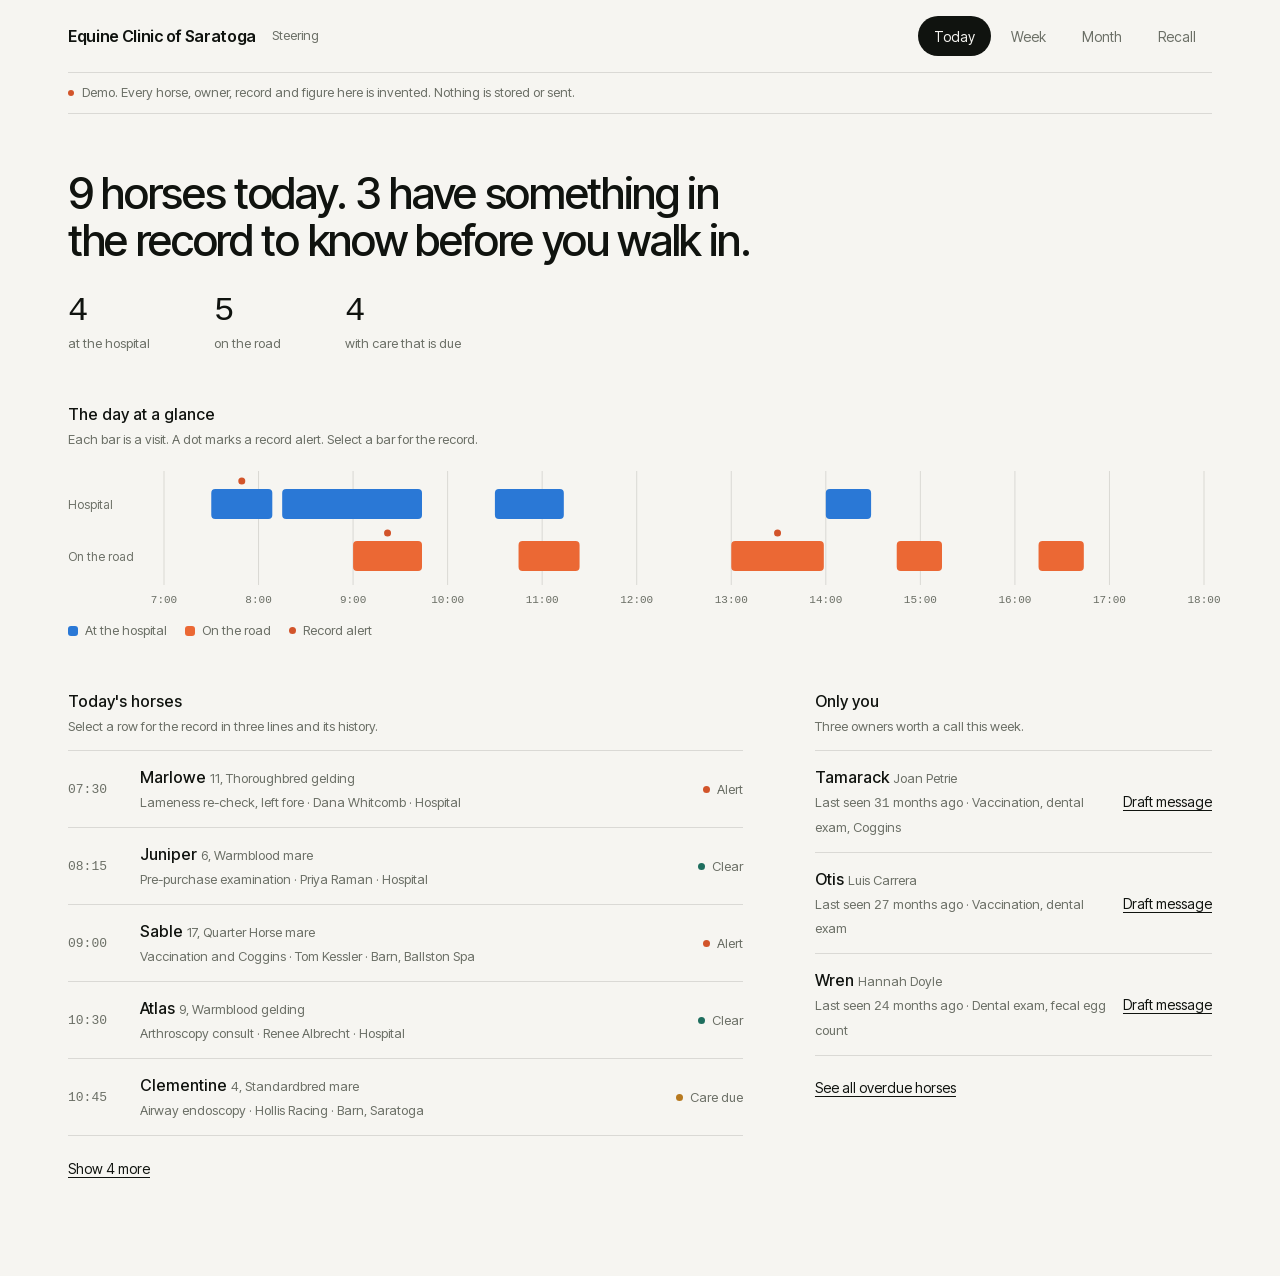
==== dashboard.html @ f6f17191 "Preview build" ====
<!doctype html>
<html lang="en">
<head>
<meta charset="utf-8">
<meta name="viewport" content="width=device-width, initial-scale=1, viewport-fit=cover">
<title>Steering: Equine Clinic of Saratoga (demo)</title>
<meta name="robots" content="noindex,nofollow">
<link rel="icon" href="data:image/svg+xml,%3Csvg xmlns='http://www.w3.org/2000/svg' viewBox='0 0 32 32'%3E%3Crect width='32' height='32' fill='%2310130F'/%3E%3Ccircle cx='16' cy='16' r='9' fill='none' stroke='%23D2542A' stroke-width='2'/%3E%3C/svg%3E">
<link rel="preload" as="font" type="font/woff2" href="assets/fonts/inter-tight.woff2" crossorigin>
<style>
/* A demo of an internal steering view. Every horse, owner, record and figure on
   this page is invented. Nothing is stored and nothing is sent. */
@font-face{font-family:"Inter Tight";font-weight:400 600;font-display:swap;src:url("assets/fonts/inter-tight.woff2") format("woff2")}
@font-face{font-family:"IBM Plex Mono";font-weight:400;font-display:swap;src:url("assets/fonts/plex-mono-400.woff2") format("woff2")}
:root{
  color-scheme:light;
  --bg:#F6F5F1; --ink:#10130F; --mute:#6B6F66; --line:rgba(16,19,15,.12); --field:rgba(16,19,15,.05);
  --signal:#D2542A; --ok:#1E6E5E; --warn:#B7791F;
  /* chart series, fixed order: 1 hospital, 2 on the road, then the revenue parts */
  --s1:#2a78d6; --s2:#eb6834; --s3:#1baf7a; --s4:#eda100; --s5:#e87ba4;
  --f:"Inter Tight",-apple-system,"Segoe UI",sans-serif; --m:"IBM Plex Mono",ui-monospace,Menlo,monospace;
}
@media (prefers-color-scheme:dark){:root{
  color-scheme:dark;
  --bg:#141714; --ink:#F1F0EA; --mute:#A3A79D; --line:rgba(246,245,241,.16); --field:rgba(246,245,241,.07);
  --signal:#E8703F; --ok:#5FC0A0; --warn:#E0A84A;
  --s1:#3987e5; --s2:#d95926; --s3:#199e70; --s4:#c98500; --s5:#d55181;
}}
*{box-sizing:border-box}
body{margin:0;background:var(--bg);color:var(--ink);font-family:var(--f);font-size:16px;line-height:1.5;-webkit-font-smoothing:antialiased}
button{font:inherit;color:inherit;background:none;border:0;padding:0;cursor:pointer}
:focus-visible{outline:2px solid var(--signal);outline-offset:3px;border-radius:3px}
.wrap{max-width:1240px;margin-inline:auto;padding-inline:clamp(16px,4vw,48px)}
.small{font-size:13px;color:var(--mute)}
.num{font-family:var(--m);font-variant-numeric:tabular-nums}

.top{display:flex;align-items:center;gap:16px;padding-block:16px;border-bottom:1px solid var(--line);flex-wrap:wrap}
.top b{font-weight:600;letter-spacing:-.02em}
.views{display:flex;gap:4px;margin-left:auto}
.views button{padding:9px 16px;border-radius:999px;font-size:14px;color:var(--mute);min-height:40px}
.views button[aria-selected="true"]{background:var(--ink);color:var(--bg)}
.views button:active,.act:active,.link:active{transform:scale(.97)}
.demo{padding-block:10px;border-bottom:1px solid var(--line);margin:0}
.demo i{display:inline-block;width:6px;height:6px;border-radius:50%;background:var(--signal);margin-right:8px;vertical-align:1px}

.lead{font-size:clamp(26px,3.6vw,44px);font-weight:500;letter-spacing:-.03em;line-height:1.08;margin:clamp(28px,5vw,56px) 0 0;max-width:26ch;text-wrap:balance}
.kpis{display:flex;gap:clamp(24px,5vw,64px);margin-top:28px;flex-wrap:wrap}
.kpis div b{display:block;font-size:34px;font-weight:500;letter-spacing:-.03em;line-height:1.1}
.block{margin-top:48px}
.cols{display:grid;grid-template-columns:minmax(0,1fr);gap:48px;margin-block:48px 72px}
.two > div + div{margin-top:48px}
@media (min-width:1100px){
  .cols{grid-template-columns:minmax(0,1.7fr) minmax(0,1fr);gap:72px}
  .two{display:grid;grid-template-columns:minmax(0,1fr) minmax(0,1fr);gap:72px}
  .two > div + div{margin-top:0}
}
h2{font-size:16px;font-weight:500;margin:0 0 4px}
.sec-note{margin:0 0 14px}
.end{margin-bottom:72px}

/* charts */
.chart{position:relative;width:100%}
.chart svg{display:block;width:100%;height:auto;overflow:visible}
.chart text{font-family:var(--f);font-size:12px;fill:var(--mute)}
.chart text.v{fill:var(--ink)}
.chart text.mono{font-family:var(--m);font-size:11px}
.chart .grid{stroke:var(--line);stroke-width:1}
.chart .hit{cursor:pointer}
.chart .hit:hover,.chart .hit:focus{opacity:.78;outline:none}
.legend{display:flex;gap:18px;flex-wrap:wrap;margin-top:10px}
.legend i{display:inline-block;width:10px;height:10px;border-radius:3px;margin-right:7px;vertical-align:-1px}
.tip{position:fixed;z-index:40;pointer-events:none;background:var(--ink);color:var(--bg);font-size:13px;line-height:1.4;padding:8px 12px;border-radius:8px;max-width:260px;opacity:0;transition:opacity .12s;left:0;top:0}
.tip.on{opacity:1}
details.tbl{margin-top:12px}
details.tbl summary{cursor:pointer;font-size:13px;color:var(--mute);min-height:32px}
details.tbl table{border-collapse:collapse;margin-top:8px;font-size:13px}
details.tbl td,details.tbl th{padding:6px 18px 6px 0;text-align:left;font-weight:400;border-bottom:1px solid var(--line)}
details.tbl th{color:var(--mute)}

/* rows */
.rows{list-style:none;margin:0;padding:0;border-top:1px solid var(--line)}
.rows > li{border-bottom:1px solid var(--line)}
.row{display:grid;grid-template-columns:56px minmax(0,1fr) auto;gap:16px;align-items:center;width:100%;text-align:left;padding:14px 0;min-height:48px}
.row.two-col{grid-template-columns:minmax(0,1fr) auto}
.row .who b{font-weight:500}
.row .flag{font-size:13px;color:var(--mute);white-space:nowrap}
.dot{display:inline-block;width:7px;height:7px;border-radius:50%;margin-right:7px;vertical-align:1px;background:var(--mute)}
.dot.alert{background:var(--signal)} .dot.due{background:var(--warn)} .dot.ok{background:var(--ok)}
button.row:hover .who b{text-decoration:underline;text-underline-offset:3px}
@media (max-width:640px){.row{grid-template-columns:48px minmax(0,1fr)}.row.two-col{grid-template-columns:minmax(0,1fr) auto}.row .flag{grid-column:2;margin-top:-8px}}
.more{margin-top:12px}
.link{font-size:14px;text-decoration:underline;text-underline-offset:3px;min-height:40px}
.act{display:inline-flex;align-items:center;min-height:40px;padding:0 18px;border-radius:999px;background:var(--ink);color:var(--bg);font-size:14px}
.done{color:var(--ok)}

.assume{display:flex;align-items:center;gap:10px;margin-top:18px;flex-wrap:wrap}
.assume input{width:92px;font:inherit;font-family:var(--m);color:inherit;background:var(--field);border:1px solid var(--line);border-radius:8px;padding:8px 10px;min-height:40px}
.meter{height:6px;border-radius:3px;background:var(--line);overflow:hidden;margin-top:10px;max-width:420px}
.meter i{display:block;height:100%;background:var(--ok);border-radius:3px;transition:width .3s}

/* drawers: the one surface, because you read or type in it */
.drawer{position:fixed;inset:0 0 0 auto;width:min(500px,100%);background:var(--bg);border-left:1px solid var(--line);padding:24px clamp(16px,4vw,32px);display:flex;flex-direction:column;gap:14px;z-index:20;transform:translateX(100%);transition:transform .28s cubic-bezier(.16,1,.3,1);visibility:hidden;overflow-y:auto}
.drawer.open{transform:none;visibility:visible}
.drawer h2{font-size:22px;letter-spacing:-.02em}
.drawer h3{font-size:13px;font-weight:400;color:var(--mute);margin:10px 0 4px}
.drawer ul{margin:0;padding:0;list-style:none}
.drawer li{padding:2px 0}
.drawer textarea{flex:1;min-height:220px;font:inherit;color:inherit;background:var(--field);border:1px solid var(--line);border-radius:10px;padding:14px;line-height:1.5;resize:none}
.drawer .bar{display:flex;gap:16px;align-items:center;margin-top:auto;padding-top:12px}
.toast{position:fixed;left:50%;bottom:24px;transform:translate(-50%,20px);background:var(--ink);color:var(--bg);padding:12px 18px;border-radius:999px;font-size:14px;opacity:0;transition:opacity .2s,transform .2s;z-index:30;display:flex;gap:14px;align-items:center;max-width:calc(100% - 32px);pointer-events:none}
.toast.on{opacity:1;transform:translate(-50%,0);pointer-events:auto}
.toast button{text-decoration:underline;text-underline-offset:3px}
[hidden]{display:none!important}
@media (prefers-reduced-motion:reduce){*{transition:none!important}}
</style>
</head>
<body>

<div class="wrap">
  <header class="top">
    <b>Equine Clinic of Saratoga</b><span class="small">Steering</span>
    <div class="views" role="tablist" aria-label="View">
      <button role="tab" aria-selected="true" data-view="today">Today</button>
      <button role="tab" aria-selected="false" data-view="week">Week</button>
      <button role="tab" aria-selected="false" data-view="month">Month</button>
      <button role="tab" aria-selected="false" data-view="recall">Recall</button>
    </div>
  </header>
  <p class="small demo"><i></i>Demo. Every horse, owner, record and figure here is invented. Nothing is stored or sent.</p>
</div>

<main class="wrap">

  <section id="v-today">
    <h1 class="lead" id="todayLead"></h1>
    <div class="kpis" id="todayKpis"></div>
    <div class="block">
      <h2>The day at a glance</h2>
      <p class="small sec-note">Each bar is a visit. A dot marks a record alert. Select a bar for the record.</p>
      <div class="chart" id="dayChart"></div>
      <div class="legend small"><span><i style="background:var(--s1)"></i>At the hospital</span><span><i style="background:var(--s2)"></i>On the road</span><span><span class="dot alert"></span>Record alert</span></div>
    </div>
    <div class="cols">
      <div>
        <h2>Today's horses</h2>
        <p class="small sec-note">Select a row for the record in three lines and its history.</p>
        <ul class="rows" id="todayRows"></ul>
        <p class="more"><button class="link" id="todayMore"></button></p>
      </div>
      <aside>
        <h2>Only you</h2>
        <p class="small sec-note">Three owners worth a call this week.</p>
        <ul class="rows" id="sideRows"></ul>
        <p class="more"><button class="link" data-go="recall">See all overdue horses</button></p>
      </aside>
    </div>
  </section>

  <section id="v-week" hidden>
    <h1 class="lead" id="weekLead"></h1>
    <div class="kpis" id="weekKpis"></div>
    <div class="two block end">
      <div>
        <h2>Visits per day</h2>
        <p class="small sec-note">The dashed line is the capacity of twelve visits a day.</p>
        <div class="chart" id="weekChart"></div>
        <div class="legend small"><span><i style="background:var(--s1)"></i>At the hospital</span><span><i style="background:var(--s2)"></i>On the road</span></div>
        <details class="tbl"><summary>Show as a table</summary><div id="weekTable"></div></details>
      </div>
      <div>
        <h2>What fills the week</h2>
        <p class="small sec-note">Visits by reason.</p>
        <div class="chart" id="reasonChart"></div>
      </div>
    </div>
  </section>

  <section id="v-month" hidden>
    <h1 class="lead" id="monthLead"></h1>
    <div class="kpis" id="monthKpis"></div>
    <div class="two block">
      <div>
        <h2 id="calTitle"></h2>
        <p class="small sec-note">Darker means more visits that day.</p>
        <div class="chart" id="calChart"></div>
      </div>
      <div>
        <h2>Visits per month, last twelve months</h2>
        <p class="small sec-note">Full months only.</p>
        <div class="chart" id="trendChart"></div>
        <details class="tbl"><summary>Show as a table</summary><div id="trendTable"></div></details>
      </div>
    </div>
    <div class="block end">
      <h2>Where the revenue comes from</h2>
      <p class="small sec-note">Share of the last twelve months. Routine care is the part a recall list can grow.</p>
      <div class="chart" id="mixChart"></div>
      <div class="legend small" id="mixLegend"></div>
    </div>
  </section>

  <section id="v-recall" hidden>
    <h1 class="lead" id="recallLead"></h1>
    <label class="assume small">Assumed value of a routine visit, in dollars
      <input id="visitValue" type="number" min="0" step="10" value="180" inputmode="numeric">
      <span>Your own figure goes here.</span></label>
    <div class="kpis" id="recallKpis"></div>
    <div class="meter" aria-hidden="true"><i id="recallMeter" style="width:0"></i></div>
    <div class="cols">
      <div>
        <h2>Not seen for a year or more</h2>
        <p class="small sec-note">Longest gap first. The message is a draft for you to change.</p>
        <ul class="rows" id="recallRows"></ul>
        <p class="more"><button class="link" id="recallMore"></button></p>
      </div>
      <aside>
        <h2>How long they have been away</h2>
        <p class="small sec-note">Horses still to contact, by months since the last visit.</p>
        <div class="chart" id="gapChart"></div>
      </aside>
    </div>
  </section>
</main>

<aside class="drawer" id="recDrawer" aria-label="Record" aria-hidden="true">
  <div><h2 id="recTitle"></h2><p class="small" id="recSub" style="margin:2px 0 0"></p></div>
  <div id="recBody"></div>
  <div><h3>History, last two years</h3><div class="chart" id="recChart"></div></div>
  <div class="bar"><button class="act" data-full="1">Open the full record</button><button class="link" data-close="1">Close</button></div>
</aside>
<aside class="drawer" id="msgDrawer" aria-label="Draft message" aria-hidden="true">
  <div><h2 id="msgTitle"></h2><p class="small" id="msgSub" style="margin:2px 0 0"></p></div>
  <textarea id="msgText" aria-label="Message"></textarea>
  <div class="bar"><button class="act" id="msgSend">Mark as sent</button><button class="link" data-close="1">Close</button></div>
  <p class="small" style="margin:0">The demo sends nothing. In the real tool this goes out from the practice's own address after you press the button.</p>
</aside>
<div class="tip" id="tip" role="tooltip"></div>
<div class="toast" id="toast" role="status"><span id="toastMsg"></span><button id="toastUndo" hidden>Undo</button></div>

<script>
(function () {
"use strict";
var $ = function (id) { return document.getElementById(id); };

/* ---------- invented data ---------- */
/* t start, len minutes, h horse, d description, o owner, at place, why reason,
   rec record in three lines, al alerts, add care that is due,
   hist [months ago, what happened] */
var TODAY = [
  { t: "07:30", len: 40, h: "Marlowe", d: "11, Thoroughbred gelding", o: "Dana Whitcomb", at: "Hospital", why: "Lameness re-check, left fore",
    rec: ["Suspensory injury found on ultrasound in August.", "Six weeks of controlled exercise since.", "Last scan showed the lesion filling in."],
    al: ["Needed a second dose to sedate at the last scan."], add: ["Dental exam: the last one was 19 months ago."],
    hist: [[19, "Dental exam"], [11, "Vaccination"], [3, "Ultrasound: suspensory injury"], [1.5, "Re-scan"]] },
  { t: "08:15", len: 90, h: "Juniper", d: "6, Warmblood mare", o: "Priya Raman", at: "Hospital", why: "Pre-purchase examination",
    rec: ["New to the practice.", "Seller's radiographs from 2025 are on file.", "Buyer wants full imaging."], al: [], add: [],
    hist: [[0.2, "Radiographs received from seller"]] },
  { t: "09:00", len: 45, h: "Sable", d: "17, Quarter Horse mare", o: "Tom Kessler", at: "Barn, Ballston Spa", why: "Vaccination and Coggins",
    rec: ["Colic surgery here in March 2025, full recovery.", "On a managed diet since.", "No visits between May and today."],
    al: ["Colic surgery in 2025. Ask about feed changes."], add: ["Fecal egg count: none on record this year."],
    hist: [[20, "Colic surgery"], [19, "Post-operative re-check"], [12, "Vaccination"], [6, "Dental exam"]] },
  { t: "10:30", len: 45, h: "Atlas", d: "9, Warmblood gelding", o: "Renee Albrecht", at: "Hospital", why: "Arthroscopy consult",
    rec: ["Right hock effusion since September.", "Radiographs taken two weeks ago.", "Referred by the owner's own vet."], al: [], add: [],
    hist: [[2, "Referral received"], [0.5, "Radiographs, right hock"]] },
  { t: "10:45", len: 40, h: "Clementine", d: "4, Standardbred mare", o: "Hollis Racing", at: "Barn, Saratoga", why: "Airway endoscopy",
    rec: ["Noise at exercise reported by the trainer.", "First scope in June was normal.", "Racing again in three weeks."],
    al: [], add: ["Coggins expires in 3 weeks."],
    hist: [[11, "Coggins"], [5, "Airway endoscopy: normal"], [4, "Vaccination"]] },
  { t: "13:00", len: 60, h: "Birch", d: "22, Morgan gelding", o: "Eleanor Voss", at: "Barn, Greenfield", why: "Dentistry",
    rec: ["Seen every spring since 2019.", "Weight down slightly at the last two visits.", "Bloodwork last run in 2024."],
    al: ["Weight trending down for two visits."], add: ["Bloodwork: the last panel is two years old."],
    hist: [[24, "Bloodwork"], [19, "Dental exam"], [7, "Dental exam, weight down"], [1, "Vaccination, weight down"]] },
  { t: "14:00", len: 30, h: "Rook", d: "8, Thoroughbred gelding", o: "Dana Whitcomb", at: "Hospital", why: "Follow-up radiographs",
    rec: ["Chip removed from the left carpus in July.", "Back in light work since October.", "Twelve-week films are due now."], al: [], add: [],
    hist: [[5, "Lameness work-up"], [4, "Arthroscopy, left carpus"], [3.5, "Suture removal"], [1, "Back in light work"]] },
  { t: "14:45", len: 30, h: "Fennel", d: "13, Paint mare", o: "Marcus Oyelaran", at: "Barn, Malta", why: "Wound re-check",
    rec: ["Laceration to the right hind, sutured nine days ago.", "Bandage changed twice by the owner.", "Sutures due out this week."], al: [], add: [],
    hist: [[14, "Vaccination"], [8, "Dental exam"], [0.3, "Laceration sutured"]] },
  { t: "16:15", len: 30, h: "Quill", d: "5, Arabian gelding", o: "Sofia Lindqvist", at: "Barn, Wilton", why: "Vaccination",
    rec: ["Routine care only.", "Moved to this barn in the summer.", "Nothing outstanding."], al: [], add: [],
    hist: [[13, "Vaccination"], [7, "Dental exam"]] }
];
var RECALL = [
  ["Tamarack", "Joan Petrie", 31, "Vaccination, dental exam, Coggins"], ["Otis", "Luis Carrera", 27, "Vaccination, dental exam"],
  ["Wren", "Hannah Doyle", 24, "Dental exam, fecal egg count"], ["Bramble", "Greg Tanaka", 22, "Vaccination, Coggins"],
  ["Halcyon", "Ines Moreau", 20, "Re-check after 2024 tendon injury"], ["Pepper", "Carl Nystrom", 19, "Vaccination, dental exam"],
  ["Sorrel", "Amy Brandt", 18, "Dental exam"], ["Kite", "Owen Farrell", 17, "Vaccination, Coggins"],
  ["Mosby", "Tessa Quinn", 16, "Vaccination"], ["Larkin", "Ruth Adeyemi", 15, "Dental exam, bloodwork"],
  ["Dune", "Paul Sorensen", 15, "Vaccination, fecal egg count"], ["Ember", "Kira Novak", 14, "Vaccination, dental exam"],
  ["Thistle", "Ben Aldous", 14, "Coggins"], ["Rye", "Nora Castell", 13, "Vaccination"],
  ["Indigo", "Sam Whitlow", 13, "Dental exam"], ["Cricket", "Maya Hartz", 12, "Vaccination, dental exam"],
  ["Ash", "Dean Mulroy", 12, "Vaccination"], ["Poppy", "Lena Fischer", 12, "Fecal egg count"]
].map(function (r) { return { h: r[0], o: r[1], m: r[2], due: r[3], sent: false }; });
var CAPACITY = 12, DAYS = ["Mon", "Tue", "Wed", "Thu", "Fri", "Sat", "Sun"],
    DAYNAMES = ["Monday", "Tuesday", "Wednesday", "Thursday", "Friday", "Saturday", "Sunday"];
var WEEK_H = [5, 4, 6, 7, 5, 2, 1], WEEK_R = [4, 3, 5, 5, 3, 2, 1];      /* hospital, on the road */
var REASONS = [["Routine care", 19], ["Lameness", 11], ["Dentistry", 8], ["Imaging", 6], ["Surgery", 4], ["Emergency", 3]];
var TREND = [168, 172, 181, 176, 195, 210, 224, 236, 241, 228, 219, 233];   /* twelve full months, oldest first */
var MIX = [["Surgery", 27], ["Routine care", 26], ["Lameness and imaging", 24], ["Emergency", 14], ["Pharmacy", 9]];
var NOW = new Date(), DOW = (NOW.getDay() + 6) % 7;
if (DOW < 5) {            /* the week agrees with the Today view */
  WEEK_H[DOW] = TODAY.filter(function (v) { return v.at === "Hospital"; }).length;
  WEEK_R[DOW] = TODAY.length - WEEK_H[DOW];
}

/* ---------- helpers ---------- */
var esc = function (s) { return String(s).replace(/[&<>"]/g, function (c) { return { "&": "&amp;", "<": "&lt;", ">": "&gt;", '"': "&quot;" }[c]; }); };
var money = function (n) { return "$" + Math.round(n).toLocaleString("en-US"); };
var plural = function (n, one, many) { return n + " " + (n === 1 ? one : many); };
var sum = function (a) { return a.reduce(function (x, y) { return x + y; }, 0); };
var mins = function (t) { var p = t.split(":"); return +p[0] * 60 + +p[1]; };
var MONTHS = ["Jan", "Feb", "Mar", "Apr", "May", "Jun", "Jul", "Aug", "Sep", "Oct", "Nov", "Dec"];
var MONTHS_LONG = ["January", "February", "March", "April", "May", "June", "July", "August", "September", "October", "November", "December"];
var toastT = null;
function toast(msg, undo) {
  $("toastMsg").textContent = msg;
  var u = $("toastUndo"); u.hidden = !undo;
  u.onclick = function () { if (undo) undo(); $("toast").classList.remove("on"); };
  $("toast").classList.add("on");
  clearTimeout(toastT);
  toastT = setTimeout(function () { $("toast").classList.remove("on"); }, 5000);
}
/* draw into a chart host at its real pixel width, so type never scales down */
function svg(host, h, body) {
  var w = Math.max(280, Math.round(host.clientWidth || 600));
  var inner = body(w);
  if (typeof inner !== "string") { h = inner.h; inner = inner.o; }
  host.innerHTML = '<svg viewBox="0 0 ' + w + " " + h + '" width="' + w + '" height="' + h + '" role="img">' + inner + "</svg>";
}
var SHOW = 5;

/* ---------- today ---------- */
var todayAll = false;
function drawDay() {
  svg($("dayChart"), 148, function (w) {
    var L = w < 520 ? 4 : 96, R = 8, from = 7 * 60, to = 18 * 60, x = function (m) { return L + (m - from) / (to - from) * (w - L - R); };
    var lanes = [["Hospital", 26, "var(--s1)"], ["On the road", 78, "var(--s2)"]], o = "";
    for (var hr = 7; hr <= 18; hr += (w < 520 ? 2 : 1)) {
      o += '<line class="grid" x1="' + x(hr * 60) + '" x2="' + x(hr * 60) + '" y1="8" y2="122"/>' +
           '<text class="mono" x="' + x(hr * 60) + '" y="140" text-anchor="middle">' + hr + ":00</text>";
    }
    if (L > 10) lanes.forEach(function (l) { o += '<text x="0" y="' + (l[1] + 20) + '">' + l[0] + "</text>"; });
    TODAY.forEach(function (v, i) {
      var l = lanes[v.at === "Hospital" ? 0 : 1], x0 = x(mins(v.t)), bw = Math.max(10, x(mins(v.t) + v.len) - x0 - 2);
      o += '<g class="hit" tabindex="0" role="button" data-rec="' + i + '" data-tip="' + esc(v.t + " · " + v.h + " · " + v.why) + '" aria-label="' + esc(v.t + ", " + v.h + ", " + v.why) + '">' +
        '<rect x="' + x0 + '" y="' + l[1] + '" width="' + bw + '" height="30" rx="4" fill="' + l[2] + '"/>' +
        '<rect x="' + x0 + '" y="' + (l[1] - 6) + '" width="' + Math.max(bw, 24) + '" height="44" fill="transparent"/>' +
        (v.al.length ? '<circle cx="' + (x0 + bw / 2) + '" cy="' + (l[1] - 8) + '" r="4.5" fill="var(--signal)" stroke="var(--bg)" stroke-width="2"/>' : "") +
        "</g>";
    });
    var n = NOW.getHours() * 60 + NOW.getMinutes();
    if (n > from && n < to) o += '<line x1="' + x(n) + '" x2="' + x(n) + '" y1="2" y2="122" stroke="var(--ink)" stroke-width="1.5"/><text class="v" x="' + (x(n) + 6) + '" y="10">now</text>';
    return o;
  });
}
function renderToday() {
  var alerts = TODAY.filter(function (v) { return v.al.length; }).length;
  var adds = TODAY.filter(function (v) { return v.add.length; }).length;
  var road = TODAY.filter(function (v) { return v.at !== "Hospital"; }).length;
  $("todayLead").textContent = plural(TODAY.length, "horse", "horses") + " today. " +
    plural(alerts, "has", "have") + " something in the record to know before you walk in.";
  $("todayKpis").innerHTML =
    '<div><b class="num">' + (TODAY.length - road) + '</b><span class="small">at the hospital</span></div>' +
    '<div><b class="num">' + road + '</b><span class="small">on the road</span></div>' +
    '<div><b class="num">' + adds + '</b><span class="small">with care that is due</span></div>';
  drawDay();
  var list = todayAll ? TODAY : TODAY.slice(0, SHOW);
  $("todayRows").innerHTML = list.map(function (v, i) {
    var flag = v.al.length ? '<span class="dot alert"></span>Alert' : v.add.length ? '<span class="dot due"></span>Care due' : '<span class="dot ok"></span>Clear';
    return '<li><button class="row" data-rec="' + i + '">' +
      '<span class="num small">' + v.t + '</span>' +
      '<span class="who"><b>' + esc(v.h) + '</b> <span class="small">' + esc(v.d) + '</span><br>' +
      '<span class="small">' + esc(v.why) + " · " + esc(v.o) + " · " + esc(v.at) + '</span></span>' +
      '<span class="flag">' + flag + '</span></button></li>';
  }).join("");
  $("todayMore").textContent = todayAll ? "Show fewer" : "Show " + (TODAY.length - SHOW) + " more";
}
$("todayMore").addEventListener("click", function () { todayAll = !todayAll; renderToday(); });

/* the record: three lines, what to know, what is due, and the history as a line of events */
function openRecord(i) {
  var v = TODAY[i], ul = function (a, cls) { return "<ul>" + a.map(function (x) { return "<li>" + (cls ? '<span class="dot ' + cls + '"></span>' : "") + esc(x) + "</li>"; }).join("") + "</ul>"; };
  $("recTitle").textContent = v.h;
  $("recSub").textContent = v.d + " · " + v.o + " · " + v.t + ", " + v.why;
  $("recBody").innerHTML = "<h3>The record in three lines</h3>" + ul(v.rec) +
    (v.al.length ? "<h3>Know before you walk in</h3>" + ul(v.al, "alert") : "") +
    (v.add.length ? "<h3>Worth mentioning, because it is due</h3>" + ul(v.add, "due") : "");
  openDrawer("recDrawer");
  var ev = v.hist.slice().sort(function (a, b) { return b[0] - a[0]; });
  svg($("recChart"), 44 + ev.length * 26, function (w) {
    var L = 6, R = 6, x = function (m) { return L + (24 - Math.min(24, m)) / 24 * (w - L - R); }, o = "";
    o += '<line class="grid" x1="' + L + '" x2="' + (w - R) + '" y1="14" y2="14"/>';
    [24, 12, 0].forEach(function (m) {
      o += '<text class="mono" x="' + x(m) + '" y="' + (40 + ev.length * 26) + '" text-anchor="' + (m === 24 ? "start" : m === 0 ? "end" : "middle") + '">' + (m ? m + " months ago" : "today") + "</text>";
    });
    ev.forEach(function (e, k) {
      var cx = x(e[0]), y = 38 + k * 26, right = cx > w * 0.55;
      o += '<line class="grid" x1="' + cx + '" x2="' + cx + '" y1="14" y2="' + (y - 4) + '"/>' +
        '<circle cx="' + cx + '" cy="14" r="5" fill="var(--s1)" stroke="var(--bg)" stroke-width="2"/>' +
        '<text class="v" x="' + (right ? cx - 8 : cx + 8) + '" y="' + y + '" text-anchor="' + (right ? "end" : "start") + '">' + esc(e[1]) + "</text>";
    });
    return o;
  });
}

/* ---------- week ---------- */
function renderWeek() {
  var tot = WEEK_H.map(function (h, i) { return h + WEEK_R[i]; }), total = sum(tot);
  var free = sum(tot.slice(0, 5).map(function (n) { return Math.max(0, CAPACITY - n); }));
  var busy = tot.indexOf(Math.max.apply(null, tot)), calm = tot.slice(0, 5).indexOf(Math.min.apply(null, tot.slice(0, 5)));
  var open = RECALL.filter(function (r) { return !r.sent; }).length;
  $("weekLead").textContent = total + " visits this week. " + DAYNAMES[busy] + " is the busiest day, " + DAYNAMES[calm] + " has the most room.";
  $("weekKpis").innerHTML =
    '<div><b class="num">' + total + '</b><span class="small">visits booked</span></div>' +
    '<div><b class="num">' + free + '</b><span class="small">open slots, Monday to Friday</span></div>' +
    '<div><b class="num">' + open + '</b><span class="small">overdue horses to fill them</span></div>';
  svg($("weekChart"), 250, function (w) {
    var top = 26, base = 214, max = 14, band = w / 7, bw = Math.min(46, band * 0.56),
        y = function (n) { return base - n / max * (base - top); }, o = "";
    o += '<line class="grid" x1="0" x2="' + w + '" y1="' + base + '" y2="' + base + '"/>';
    tot.forEach(function (n, i) {
      var cx = band * i + band / 2, x0 = cx - bw / 2, yh = y(WEEK_H[i]), yt = y(n);
      o += '<g class="hit" tabindex="0" data-tip="' + DAYNAMES[i] + ": " + WEEK_H[i] + " at the hospital, " + WEEK_R[i] + ' on the road">' +
        '<rect x="' + x0 + '" y="' + yh + '" width="' + bw + '" height="' + Math.max(0, base - yh) + '" fill="var(--s1)"/>' +
        '<path d="M' + x0 + " " + (yh - 2) + "V" + (yt + 4) + "a4 4 0 0 1 4-4h" + (bw - 8) + "a4 4 0 0 1 4 4V" + (yh - 2) + 'Z" fill="var(--s2)"/>' +
        '<rect x="' + (cx - band / 2) + '" y="' + top + '" width="' + band + '" height="' + (base - top) + '" fill="transparent"/></g>' +
        '<text class="v" x="' + cx + '" y="' + (yt - 7) + '" text-anchor="middle">' + n + "</text>" +
        '<text x="' + cx + '" y="' + (base + 20) + '" text-anchor="middle"' + (i === DOW ? ' class="v"' : "") + ">" + DAYS[i] + "</text>";
    });
    o += '<line x1="0" x2="' + w + '" y1="' + y(CAPACITY) + '" y2="' + y(CAPACITY) + '" stroke="var(--ink)" stroke-width="1" stroke-dasharray="3 4"/>';
    return o;
  });
  $("weekTable").innerHTML = "<table><tr><th>Day</th><th>Hospital</th><th>On the road</th><th>Total</th></tr>" +
    tot.map(function (n, i) { return "<tr><td>" + DAYNAMES[i] + '</td><td class="num">' + WEEK_H[i] + '</td><td class="num">' + WEEK_R[i] + '</td><td class="num">' + n + "</td></tr>"; }).join("") + "</table>";
  hbars($("reasonChart"), REASONS, "visits");
}
/* horizontal bars, one hue: the length is the message */
function hbars(host, data, unit) {
  svg(host, data.length * 34 + 4, function (w) {
    var L = Math.min(150, w * 0.42), max = Math.max(1, Math.max.apply(null, data.map(function (d) { return d[1]; }))), o = "";
    data.forEach(function (d, i) {
      var y = i * 34 + 6, bw = Math.max(6, d[1] / max * (w - L - 40));
      o += '<text class="v" x="0" y="' + (y + 15) + '">' + esc(d[0]) + "</text>" +
        '<g class="hit" tabindex="0" data-tip="' + esc(d[0] + ": " + d[1] + " " + unit) + '">' +
        (d[1] ? '<path d="M' + L + " " + y + "h" + (bw - 4) + "a4 4 0 0 1 4 4v12a4 4 0 0 1-4 4h-" + (bw - 4) + 'Z" fill="var(--s1)"/>' : "") +
        '<rect x="0" y="' + (y - 6) + '" width="' + w + '" height="32" fill="transparent"/></g>' +
        '<text class="v mono" x="' + (L + (d[1] ? bw : 0) + 8) + '" y="' + (y + 15) + '">' + d[1] + "</text>";
    });
    return o;
  });
}

/* ---------- month ---------- */
function dayCount(d) {         /* stable invented load: weekdays busy, weekends thin */
  var wd = (new Date(NOW.getFullYear(), NOW.getMonth(), d).getDay() + 6) % 7, r = (d * 37 + 11) % 6;
  return wd === 6 ? r % 3 : wd === 5 ? 2 + r % 3 : 7 + r;
}
function renderMonth() {
  var y = NOW.getFullYear(), m = NOW.getMonth(), today = NOW.getDate(), dim = new Date(y, m + 1, 0).getDate();
  var soFar = TODAY.length; for (var d = 1; d < today; d++) soFar += dayCount(d);
  var last = TREND[11], prev = TREND[10], pct = Math.round((last - prev) / prev * 100);
  var lastName = MONTHS_LONG[(m + 11) % 12];
  $("monthLead").textContent = soFar + " visits so far in " + MONTHS_LONG[m] + ". " + lastName + " closed at " + last + ", " +
    Math.abs(pct) + " percent " + (pct >= 0 ? "above" : "below") + " the month before.";
  $("monthKpis").innerHTML =
    '<div><b class="num">' + soFar + '</b><span class="small">visits this month</span></div>' +
    '<div><b class="num">' + last + '</b><span class="small">visits in ' + lastName + '</span></div>' +
    '<div><b class="num">' + Math.round(sum(TREND) / 12) + '</b><span class="small">a month, twelve-month average</span></div>';
  $("calTitle").textContent = MONTHS_LONG[m] + " " + y;
  svg($("calChart"), 0, function (w) {
    var gap = 4, cell = Math.min(72, (w - 6 * gap) / 7), ch = Math.round(cell * 0.7), off = (new Date(y, m, 1).getDay() + 6) % 7, o = "";
    DAYS.forEach(function (n, i) { o += '<text x="' + (i * (cell + gap) + cell / 2) + '" y="12" text-anchor="middle">' + n + "</text>"; });
    for (var k = 1; k <= dim; k++) {
      var c = (off + k - 1) % 7, r = Math.floor((off + k - 1) / 7), x0 = c * (cell + gap), y0 = 22 + r * (ch + gap);
      var n = k === today ? TODAY.length : dayCount(k), past = k <= today, op = 0.12 + Math.min(1, n / 12) * 0.88, dark = past && op > 0.55;
      o += '<g class="hit" tabindex="0" data-tip="' + MONTHS[m] + " " + k + ": " + plural(n, "visit", "visits") + (past ? "" : " booked so far") + '">' +
        '<rect x="' + x0 + '" y="' + y0 + '" width="' + cell + '" height="' + ch + '" rx="4" fill="' + (past ? "var(--s1)" : "transparent") + '" fill-opacity="' + (past ? op.toFixed(2) : 1) + '" stroke="' + (k === today ? "var(--ink)" : past ? "none" : "var(--line)") + '" stroke-width="' + (k === today ? 2 : 1) + '"/>' +
        '<text class="mono' + (dark ? "" : " v") + '" x="' + (x0 + 6) + '" y="' + (y0 + 15) + '"' + (dark ? ' style="fill:#fff"' : "") + ">" + k + "</text></g>";
    }
    return { o: o, h: 22 + Math.ceil((off + dim) / 7) * (ch + gap) };
  });

  var labels = TREND.map(function (_, i) { return MONTHS[(m - 12 + i + 24) % 12]; });
  svg($("trendChart"), 230, function (w) {
    var L = 34, R = 44, top = 18, base = 190, lo = 140, hi = 260,
        x = function (i) { return L + i / 11 * (w - L - R); }, yv = function (v) { return base - (v - lo) / (hi - lo) * (base - top); }, o = "";
    [150, 200, 250].forEach(function (g) { o += '<line class="grid" x1="' + L + '" x2="' + (w - R) + '" y1="' + yv(g) + '" y2="' + yv(g) + '"/><text class="mono" x="0" y="' + (yv(g) + 4) + '">' + g + "</text>"; });
    o += '<polyline fill="none" stroke="var(--s1)" stroke-width="2" stroke-linejoin="round" points="' + TREND.map(function (v, i) { return x(i) + "," + yv(v); }).join(" ") + '"/>';
    TREND.forEach(function (v, i) {
      o += '<g class="hit" tabindex="0" data-tip="' + labels[i] + ": " + v + ' visits"><circle cx="' + x(i) + '" cy="' + yv(v) + '" r="' + (i === 11 ? 5 : 3.5) + '" fill="var(--s1)" stroke="var(--bg)" stroke-width="2"/>' +
        '<rect x="' + (x(i) - 14) + '" y="' + top + '" width="28" height="' + (base - top) + '" fill="transparent"/></g>';
      if (i % (w < 420 ? 3 : 2) === 1) o += '<text x="' + x(i) + '" y="' + (base + 22) + '" text-anchor="middle">' + labels[i] + "</text>";
    });
    o += '<text class="v" x="' + (x(11) + 10) + '" y="' + (yv(TREND[11]) + 4) + '">' + TREND[11] + "</text>";
    return o;
  });
  $("trendTable").innerHTML = "<table><tr><th>Month</th><th>Visits</th></tr>" + TREND.map(function (v, i) { return "<tr><td>" + labels[i] + '</td><td class="num">' + v + "</td></tr>"; }).join("") + "</table>";

  var cols = ["var(--s1)", "var(--s2)", "var(--s3)", "var(--s4)", "var(--s5)"];
  svg($("mixChart"), 46, function (w) {
    var x0 = 0, o = "", gap = 2, usable = w - gap * (MIX.length - 1);
    MIX.forEach(function (p, i) {
      var bw = p[1] / 100 * usable;
      o += '<g class="hit" tabindex="0" data-tip="' + esc(p[0] + ": " + p[1] + " percent") + '"><rect x="' + x0 + '" y="0" width="' + bw + '" height="26" rx="3" fill="' + cols[i] + '"/></g>' +
        (bw > 34 ? '<text class="v mono" x="' + x0 + '" y="43">' + p[1] + "%</text>" : "");
      x0 += bw + gap;
    });
    return o;
  });
  $("mixLegend").innerHTML = MIX.map(function (p, i) { return '<span><i style="background:' + cols[i] + '"></i>' + esc(p[0]) + ' <span class="num">' + p[1] + "%</span></span>"; }).join("");
}

/* ---------- recall ---------- */
var recallAll = false, cur = null;
function recallRow(r) {
  var i = RECALL.indexOf(r);
  return '<li><div class="row two-col"><span class="who"><b>' + esc(r.h) + '</b> <span class="small">' + esc(r.o) + '</span><br>' +
    '<span class="small">Last seen <span class="num">' + r.m + '</span> months ago · ' + esc(r.due) + '</span></span>' +
    (r.sent ? '<span class="small done">Contacted</span>' : '<button class="link" data-draft="' + i + '">Draft message</button>') + "</div></li>";
}
function renderRecall() {
  var open = RECALL.filter(function (r) { return !r.sent; }), sent = RECALL.length - open.length;
  var v = Math.max(0, parseFloat($("visitValue").value) || 0);
  $("recallLead").textContent = open.length
    ? plural(open.length, "horse is", "horses are") + " overdue for routine care. Seeing them all is worth about " + money(open.length * v) + "."
    : "Nobody is overdue. Every owner on the list has been contacted.";
  $("recallKpis").innerHTML =
    '<div><b class="num">' + open.length + '</b><span class="small">still to contact</span></div>' +
    '<div><b class="num">' + sent + '</b><span class="small">contacted</span></div>' +
    '<div><b class="num">' + money(sent * v) + '</b><span class="small">in visits asked for</span></div>';
  $("recallMeter").style.width = (sent / RECALL.length * 100) + "%";
  $("recallRows").innerHTML = (recallAll ? RECALL : RECALL.slice(0, SHOW)).map(recallRow).join("");
  $("sideRows").innerHTML = RECALL.slice(0, 3).map(recallRow).join("");
  $("recallMore").textContent = recallAll ? "Show fewer" : "Show " + (RECALL.length - SHOW) + " more";
  var bins = [["12 to 14 months", 12, 14], ["15 to 18 months", 15, 18], ["19 to 24 months", 19, 24], ["Over two years", 25, 999]];
  if (!$("v-recall").hidden) hbars($("gapChart"), bins.map(function (b) { return [b[0], open.filter(function (r) { return r.m >= b[1] && r.m <= b[2]; }).length]; }), "horses");
}
function draft(i) {
  cur = RECALL[i];
  $("msgTitle").textContent = "Message to " + cur.o;
  $("msgSub").textContent = cur.h + " · last seen " + cur.m + " months ago";
  $("msgText").value = "Hello " + cur.o.split(" ")[0] + ",\n\nit has been a while since we last saw " + cur.h +
    ". Our records show the following is due: " + cur.due.charAt(0).toLowerCase() + cur.due.slice(1) +
    ".\n\nIf you would like us to come out or to bring " + cur.h + " in, call the office on 518-584-1633 and we will find a time that suits you.\n\nEquine Clinic of Saratoga";
  openDrawer("msgDrawer"); $("msgText").focus();
}
function openDrawer(id) { closeDrawers(); $(id).classList.add("open"); $(id).setAttribute("aria-hidden", "false"); }
function closeDrawers() { ["recDrawer", "msgDrawer"].forEach(function (id) { $(id).classList.remove("open"); $(id).setAttribute("aria-hidden", "true"); }); }
$("msgSend").addEventListener("click", function () {
  var r = cur; if (!r) return;
  r.sent = true; closeDrawers(); renderRecall();
  toast("Marked as sent to " + r.o + ". Nothing left the demo.", function () { r.sent = false; renderRecall(); });
});
$("recallMore").addEventListener("click", function () { recallAll = !recallAll; renderRecall(); });
$("visitValue").addEventListener("input", renderRecall);

/* ---------- shared clicks, keys, tooltip ---------- */
function act(e) {
  var t = e.target;
  if (t.closest("[data-full]")) { toast("The full record is not part of the demo."); return true; }
  if (t.closest("[data-close]")) { closeDrawers(); return true; }
  var d = t.closest("[data-draft]"); if (d) { draft(+d.getAttribute("data-draft")); return true; }
  var r = t.closest("[data-rec]"); if (r) { openRecord(+r.getAttribute("data-rec")); return true; }
  var g = t.closest("[data-go]"); if (g) { show(g.getAttribute("data-go")); return true; }
  return false;
}
document.addEventListener("click", act);
document.addEventListener("keydown", function (e) {
  if (e.key === "Escape") closeDrawers();
  if ((e.key === "Enter" || e.key === " ") && e.target.closest && e.target.closest("g[data-rec]")) { e.preventDefault(); act(e); }
});
var tip = $("tip");
function showTip(el, x, y) {
  tip.textContent = el.getAttribute("data-tip");
  tip.classList.add("on");
  var tw = tip.offsetWidth, left = Math.max(8, Math.min(window.innerWidth - tw - 8, x - tw / 2));
  tip.style.left = left + "px"; tip.style.top = Math.max(8, y - tip.offsetHeight - 14) + "px";
}
document.addEventListener("pointermove", function (e) {
  var el = e.target.closest ? e.target.closest("[data-tip]") : null;
  if (el) showTip(el, e.clientX, e.clientY); else tip.classList.remove("on");
});
document.addEventListener("focusin", function (e) {
  var el = e.target.closest ? e.target.closest("[data-tip]") : null;
  if (el) { var r = el.getBoundingClientRect(); showTip(el, r.left + r.width / 2, r.top); } else tip.classList.remove("on");
});

/* ---------- views ---------- */
var RENDER = { today: renderToday, week: renderWeek, month: renderMonth, recall: renderRecall }, view = "today";
function show(v) {
  view = v;
  Object.keys(RENDER).forEach(function (k) { $("v-" + k).hidden = k !== v; });
  [].forEach.call(document.querySelectorAll(".views button"), function (b) { b.setAttribute("aria-selected", b.getAttribute("data-view") === v ? "true" : "false"); });
  RENDER[v]();                   /* charts are drawn at the visible width */
  window.scrollTo(0, 0);
}
document.querySelector(".views").addEventListener("click", function (e) { var b = e.target.closest("button"); if (b) show(b.getAttribute("data-view")); });
var rt = null;
window.addEventListener("resize", function () { clearTimeout(rt); rt = setTimeout(function () { RENDER[view](); }, 120); });

renderRecall(); renderToday();
})();
</script>
</body>
</html>
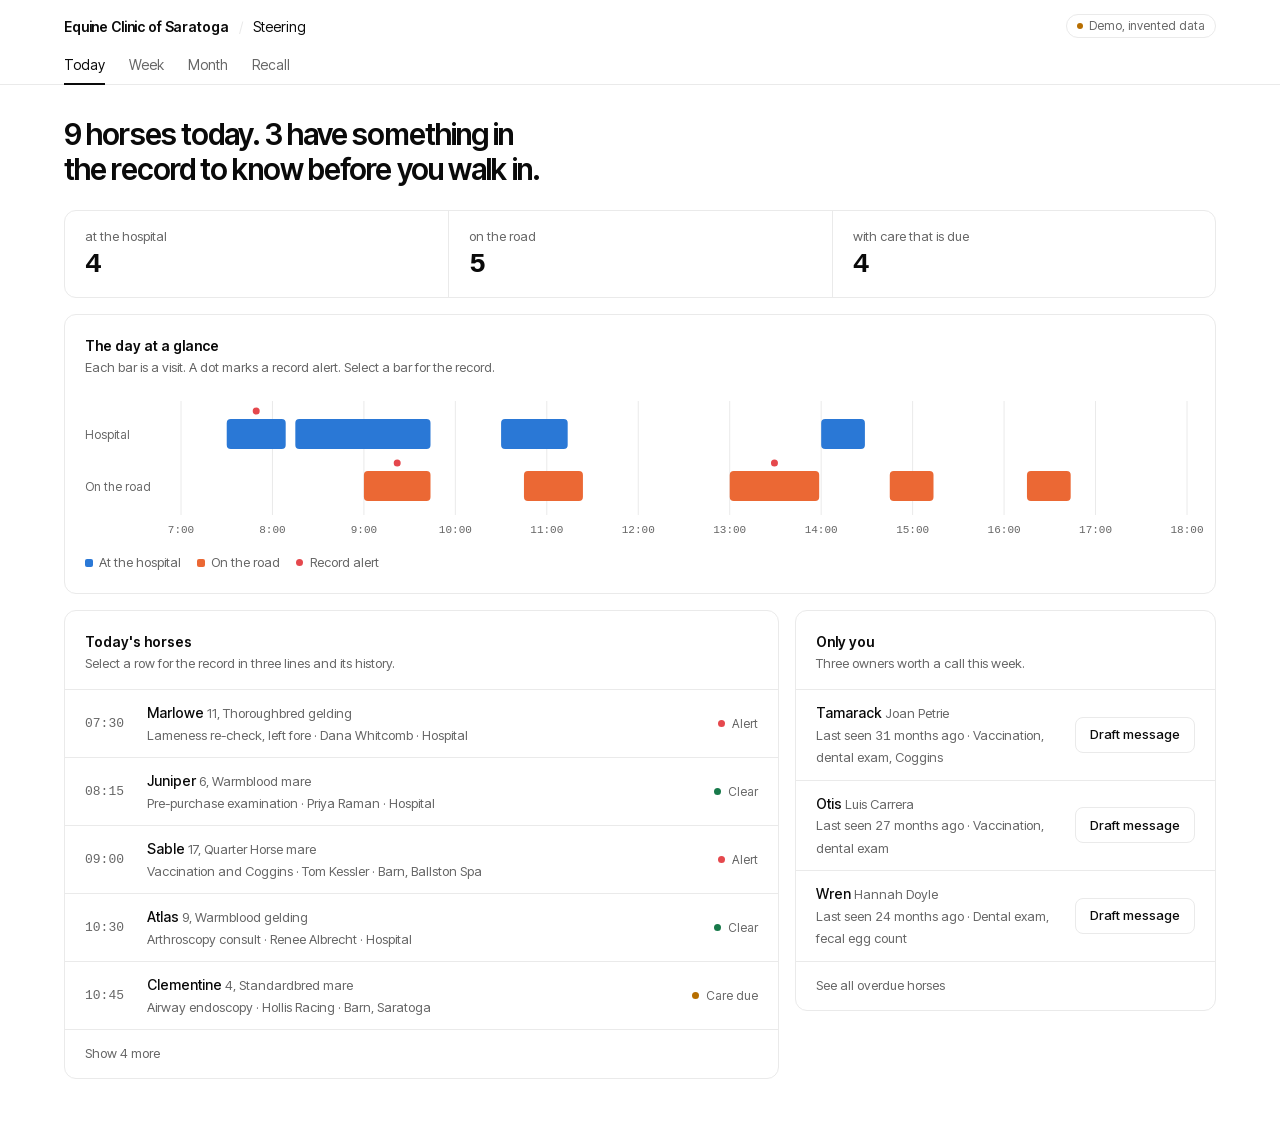
==== commit 48b3f3bc: "Update preview" ====
--- a/dashboard.html
+++ b/dashboard.html
@@ -9,54 +9,66 @@
 <link rel="preload" as="font" type="font/woff2" href="assets/fonts/inter-tight.woff2" crossorigin>
 <style>
 /* A demo of an internal steering view. Every horse, owner, record and figure on
-   this page is invented. Nothing is stored and nothing is sent. */
+   this page is invented. Nothing is stored and nothing is sent.
+   Look: black on white, one level of thin-bordered containers with rows inside. */
 @font-face{font-family:"Inter Tight";font-weight:400 600;font-display:swap;src:url("assets/fonts/inter-tight.woff2") format("woff2")}
 @font-face{font-family:"IBM Plex Mono";font-weight:400;font-display:swap;src:url("assets/fonts/plex-mono-400.woff2") format("woff2")}
 :root{
   color-scheme:light;
-  --bg:#F6F5F1; --ink:#10130F; --mute:#6B6F66; --line:rgba(16,19,15,.12); --field:rgba(16,19,15,.05);
-  --signal:#D2542A; --ok:#1E6E5E; --warn:#B7791F;
+  --bg:#fff; --sub:#fafafa; --ink:#0a0a0a; --mute:#666; --line:#eaeaea; --field:#fff;
+  --signal:#e5484d; --ok:#17794a; --warn:#b76e00;
   /* chart series, fixed order: 1 hospital, 2 on the road, then the revenue parts */
   --s1:#2a78d6; --s2:#eb6834; --s3:#1baf7a; --s4:#eda100; --s5:#e87ba4;
   --f:"Inter Tight",-apple-system,"Segoe UI",sans-serif; --m:"IBM Plex Mono",ui-monospace,Menlo,monospace;
+  --r:12px;
 }
 @media (prefers-color-scheme:dark){:root{
   color-scheme:dark;
-  --bg:#141714; --ink:#F1F0EA; --mute:#A3A79D; --line:rgba(246,245,241,.16); --field:rgba(246,245,241,.07);
-  --signal:#E8703F; --ok:#5FC0A0; --warn:#E0A84A;
+  --bg:#0a0a0a; --sub:#111; --ink:#ededed; --mute:#a1a1a1; --line:#2a2a2a; --field:#0a0a0a;
+  --signal:#ff6369; --ok:#4cc38a; --warn:#f1a10d;
   --s1:#3987e5; --s2:#d95926; --s3:#199e70; --s4:#c98500; --s5:#d55181;
 }}
 *{box-sizing:border-box}
-body{margin:0;background:var(--bg);color:var(--ink);font-family:var(--f);font-size:16px;line-height:1.5;-webkit-font-smoothing:antialiased}
+body{margin:0;background:var(--bg);color:var(--ink);font-family:var(--f);font-size:14px;line-height:1.5;-webkit-font-smoothing:antialiased}
 button{font:inherit;color:inherit;background:none;border:0;padding:0;cursor:pointer}
-:focus-visible{outline:2px solid var(--signal);outline-offset:3px;border-radius:3px}
-.wrap{max-width:1240px;margin-inline:auto;padding-inline:clamp(16px,4vw,48px)}
+:focus-visible{outline:2px solid var(--ink);outline-offset:2px;border-radius:4px}
+.wrap{max-width:1200px;margin-inline:auto;padding-inline:clamp(16px,3vw,24px)}
 .small{font-size:13px;color:var(--mute)}
 .num{font-family:var(--m);font-variant-numeric:tabular-nums}
 
-.top{display:flex;align-items:center;gap:16px;padding-block:16px;border-bottom:1px solid var(--line);flex-wrap:wrap}
-.top b{font-weight:600;letter-spacing:-.02em}
-.views{display:flex;gap:4px;margin-left:auto}
-.views button{padding:9px 16px;border-radius:999px;font-size:14px;color:var(--mute);min-height:40px}
-.views button[aria-selected="true"]{background:var(--ink);color:var(--bg)}
-.views button:active,.act:active,.link:active{transform:scale(.97)}
-.demo{padding-block:10px;border-bottom:1px solid var(--line);margin:0}
-.demo i{display:inline-block;width:6px;height:6px;border-radius:50%;background:var(--signal);margin-right:8px;vertical-align:1px}
-
-.lead{font-size:clamp(26px,3.6vw,44px);font-weight:500;letter-spacing:-.03em;line-height:1.08;margin:clamp(28px,5vw,56px) 0 0;max-width:26ch;text-wrap:balance}
-.kpis{display:flex;gap:clamp(24px,5vw,64px);margin-top:28px;flex-wrap:wrap}
-.kpis div b{display:block;font-size:34px;font-weight:500;letter-spacing:-.03em;line-height:1.1}
-.block{margin-top:48px}
-.cols{display:grid;grid-template-columns:minmax(0,1fr);gap:48px;margin-block:48px 72px}
-.two > div + div{margin-top:48px}
-@media (min-width:1100px){
-  .cols{grid-template-columns:minmax(0,1.7fr) minmax(0,1fr);gap:72px}
-  .two{display:grid;grid-template-columns:minmax(0,1fr) minmax(0,1fr);gap:72px}
-  .two > div + div{margin-top:0}
-}
-h2{font-size:16px;font-weight:500;margin:0 0 4px}
-.sec-note{margin:0 0 14px}
-.end{margin-bottom:72px}
+/* header: name, then tabs with an underline for the current one */
+.head{border-bottom:1px solid var(--line);position:sticky;top:0;background:var(--bg);z-index:10}
+.top{display:flex;align-items:center;gap:10px;padding-block:14px 6px;flex-wrap:wrap}
+.top b{font-weight:600;letter-spacing:-.01em}
+.top .sl{color:var(--line)}
+.tag{margin-left:auto;font-size:12px;color:var(--mute);border:1px solid var(--line);border-radius:999px;padding:2px 10px}
+.tag i{display:inline-block;width:6px;height:6px;border-radius:50%;background:var(--warn);margin-right:6px;vertical-align:1px}
+.views{display:flex;gap:4px;margin-left:-10px}
+.views button{padding:0 10px;height:40px;color:var(--mute);position:relative}
+.views button:hover{color:var(--ink)}
+.views button[aria-selected="true"]{color:var(--ink)}
+.views button[aria-selected="true"]::after{content:"";position:absolute;left:10px;right:10px;bottom:-1px;height:2px;background:var(--ink)}
+
+.lead{font-size:clamp(22px,2.6vw,30px);font-weight:600;letter-spacing:-.03em;line-height:1.15;margin:32px 0 0;max-width:34ch;text-wrap:balance}
+/* key figures: one container, cells divided by lines */
+.kpis{display:grid;grid-template-columns:repeat(3,minmax(0,1fr));border:1px solid var(--line);border-radius:var(--r);margin-top:24px;overflow:hidden}
+.kpis div{padding:16px 20px;display:flex;flex-direction:column-reverse;gap:2px}
+.kpis div + div{border-left:1px solid var(--line)}
+.kpis div b{font-size:28px;font-weight:600;letter-spacing:-.03em;line-height:1.15}
+@media (max-width:560px){.kpis div{padding:12px 14px}.kpis div b{font-size:22px}}
+
+/* containers: a thin border, a title row, content. Never one inside another. */
+.block,.cols > *,.two > *{border:1px solid var(--line);border-radius:var(--r);padding:20px;background:var(--bg);min-width:0}
+.block{margin-top:16px}
+.two.block{border:0;padding:0;border-radius:0}
+.cols,.two{display:grid;grid-template-columns:minmax(0,1fr);gap:16px;margin-top:16px}
+.end,.cols{margin-bottom:64px}
+@media (min-width:1000px){
+  .cols{grid-template-columns:minmax(0,1.7fr) minmax(0,1fr);align-items:start}
+  .two{grid-template-columns:minmax(0,1fr) minmax(0,1fr)}
+}
+h2{font-size:14px;font-weight:600;margin:0}
+.sec-note{margin:2px 0 16px}
 
 /* charts */
 .chart{position:relative;width:100%}
@@ -67,47 +79,69 @@
 .chart .grid{stroke:var(--line);stroke-width:1}
 .chart .hit{cursor:pointer}
 .chart .hit:hover,.chart .hit:focus{opacity:.78;outline:none}
-.legend{display:flex;gap:18px;flex-wrap:wrap;margin-top:10px}
-.legend i{display:inline-block;width:10px;height:10px;border-radius:3px;margin-right:7px;vertical-align:-1px}
-.tip{position:fixed;z-index:40;pointer-events:none;background:var(--ink);color:var(--bg);font-size:13px;line-height:1.4;padding:8px 12px;border-radius:8px;max-width:260px;opacity:0;transition:opacity .12s;left:0;top:0}
+.legend{display:flex;gap:16px;flex-wrap:wrap;margin-top:12px}
+.legend i{display:inline-block;width:8px;height:8px;border-radius:2px;margin-right:6px;vertical-align:0}
+.tip{position:fixed;z-index:40;pointer-events:none;background:var(--ink);color:var(--bg);font-size:12px;line-height:1.4;padding:6px 10px;border-radius:6px;max-width:260px;opacity:0;transition:opacity .12s;left:0;top:0}
 .tip.on{opacity:1}
 details.tbl{margin-top:12px}
 details.tbl summary{cursor:pointer;font-size:13px;color:var(--mute);min-height:32px}
-details.tbl table{border-collapse:collapse;margin-top:8px;font-size:13px}
-details.tbl td,details.tbl th{padding:6px 18px 6px 0;text-align:left;font-weight:400;border-bottom:1px solid var(--line)}
-details.tbl th{color:var(--mute)}
-
-/* rows */
-.rows{list-style:none;margin:0;padding:0;border-top:1px solid var(--line)}
-.rows > li{border-bottom:1px solid var(--line)}
-.row{display:grid;grid-template-columns:56px minmax(0,1fr) auto;gap:16px;align-items:center;width:100%;text-align:left;padding:14px 0;min-height:48px}
+
+/* tables and rows share one look: lines between, none around */
+table{border-collapse:collapse;width:100%;font-size:13px}
+th{color:var(--mute);font-weight:400;text-align:left;padding:8px 16px 8px 0;border-bottom:1px solid var(--line);white-space:nowrap}
+td{padding:10px 16px 10px 0;border-bottom:1px solid var(--line);vertical-align:top}
+tr:last-child td{border-bottom:0}
+td.nw{white-space:nowrap}
+.rows{list-style:none;margin:0 -20px -20px;padding:0;border-top:1px solid var(--line)}
+.rows > li + li{border-top:1px solid var(--line)}
+.row{display:grid;grid-template-columns:48px minmax(0,1fr) auto;gap:14px;align-items:center;width:100%;text-align:left;padding:12px 20px;min-height:48px}
+button.row:hover{background:var(--sub)}
 .row.two-col{grid-template-columns:minmax(0,1fr) auto}
 .row .who b{font-weight:500}
-.row .flag{font-size:13px;color:var(--mute);white-space:nowrap}
+.row .flag{font-size:12px;color:var(--mute);white-space:nowrap}
 .dot{display:inline-block;width:7px;height:7px;border-radius:50%;margin-right:7px;vertical-align:1px;background:var(--mute)}
 .dot.alert{background:var(--signal)} .dot.due{background:var(--warn)} .dot.ok{background:var(--ok)}
-button.row:hover .who b{text-decoration:underline;text-underline-offset:3px}
-@media (max-width:640px){.row{grid-template-columns:48px minmax(0,1fr)}.row.two-col{grid-template-columns:minmax(0,1fr) auto}.row .flag{grid-column:2;margin-top:-8px}}
-.more{margin-top:12px}
-.link{font-size:14px;text-decoration:underline;text-underline-offset:3px;min-height:40px}
-.act{display:inline-flex;align-items:center;min-height:40px;padding:0 18px;border-radius:999px;background:var(--ink);color:var(--bg);font-size:14px}
+@media (max-width:640px){.row{grid-template-columns:44px minmax(0,1fr)}.row.two-col{grid-template-columns:minmax(0,1fr) auto}.row .flag{grid-column:2;margin-top:-8px}}
+.more{margin:0 -20px -20px;padding:4px 20px;border-top:1px solid var(--line)}
+.rows + .more{margin-top:20px}
+.link{font-size:13px;color:var(--mute);min-height:40px}
+.link:hover{color:var(--ink)}
+.act,.btn2{display:inline-flex;align-items:center;height:36px;padding:0 14px;border-radius:8px;font-size:13px;font-weight:500;white-space:nowrap}
+.act{background:var(--ink);color:var(--bg)}
+.act:hover{opacity:.86}
+.btn2{border:1px solid var(--line)}
+.btn2:hover{background:var(--sub)}
+.act:active,.btn2:active{transform:scale(.98)}
 .done{color:var(--ok)}
 
-.assume{display:flex;align-items:center;gap:10px;margin-top:18px;flex-wrap:wrap}
-.assume input{width:92px;font:inherit;font-family:var(--m);color:inherit;background:var(--field);border:1px solid var(--line);border-radius:8px;padding:8px 10px;min-height:40px}
-.meter{height:6px;border-radius:3px;background:var(--line);overflow:hidden;margin-top:10px;max-width:420px}
-.meter i{display:block;height:100%;background:var(--ok);border-radius:3px;transition:width .3s}
-
-/* drawers: the one surface, because you read or type in it */
-.drawer{position:fixed;inset:0 0 0 auto;width:min(500px,100%);background:var(--bg);border-left:1px solid var(--line);padding:24px clamp(16px,4vw,32px);display:flex;flex-direction:column;gap:14px;z-index:20;transform:translateX(100%);transition:transform .28s cubic-bezier(.16,1,.3,1);visibility:hidden;overflow-y:auto}
+.assume{display:flex;align-items:center;gap:10px;margin-top:16px;flex-wrap:wrap}
+.assume input{width:88px;font:inherit;font-family:var(--m);color:inherit;background:var(--field);border:1px solid var(--line);border-radius:8px;padding:0 10px;height:36px}
+.meter{height:4px;border-radius:2px;background:var(--line);overflow:hidden;margin-top:14px}
+.meter i{display:block;height:100%;background:var(--ink);transition:width .3s}
+
+/* the full record */
+.back{display:inline-flex;align-items:center;gap:6px;margin-top:24px;min-height:36px}
+.rhead{display:flex;align-items:flex-end;gap:16px;flex-wrap:wrap;margin-top:4px}
+.rhead .lead{margin:0}
+.rhead .sub{flex-basis:100%;margin:0}
+.badges{display:flex;gap:8px;flex-wrap:wrap;margin-left:auto}
+.badge{font-size:12px;border:1px solid var(--line);border-radius:999px;padding:3px 10px;white-space:nowrap}
+.sum{display:grid;gap:20px}
+@media (min-width:800px){.sum{grid-template-columns:repeat(3,minmax(0,1fr))}}
+.sum h3{font-size:12px;font-weight:400;color:var(--mute);margin:0 0 6px}
+.sum ul,.drawer ul{margin:0;padding:0;list-style:none}
+.sum li,.drawer li{padding:2px 0}
+.stack{display:grid;gap:16px;border:0!important;padding:0!important;border-radius:0!important}
+.stack > div{border:1px solid var(--line);border-radius:var(--r);padding:20px;min-width:0}
+
+/* drawers */
+.drawer{position:fixed;inset:0 0 0 auto;width:min(480px,100%);background:var(--bg);border-left:1px solid var(--line);padding:20px;display:flex;flex-direction:column;gap:12px;z-index:20;transform:translateX(100%);transition:transform .26s cubic-bezier(.16,1,.3,1);visibility:hidden;overflow-y:auto}
 .drawer.open{transform:none;visibility:visible}
-.drawer h2{font-size:22px;letter-spacing:-.02em}
-.drawer h3{font-size:13px;font-weight:400;color:var(--mute);margin:10px 0 4px}
-.drawer ul{margin:0;padding:0;list-style:none}
-.drawer li{padding:2px 0}
-.drawer textarea{flex:1;min-height:220px;font:inherit;color:inherit;background:var(--field);border:1px solid var(--line);border-radius:10px;padding:14px;line-height:1.5;resize:none}
-.drawer .bar{display:flex;gap:16px;align-items:center;margin-top:auto;padding-top:12px}
-.toast{position:fixed;left:50%;bottom:24px;transform:translate(-50%,20px);background:var(--ink);color:var(--bg);padding:12px 18px;border-radius:999px;font-size:14px;opacity:0;transition:opacity .2s,transform .2s;z-index:30;display:flex;gap:14px;align-items:center;max-width:calc(100% - 32px);pointer-events:none}
+.drawer h2{font-size:20px;letter-spacing:-.02em}
+.drawer h3{font-size:12px;font-weight:400;color:var(--mute);margin:12px 0 4px}
+.drawer textarea{flex:1;min-height:220px;font:inherit;color:inherit;background:var(--field);border:1px solid var(--line);border-radius:8px;padding:12px;line-height:1.5;resize:none}
+.drawer .bar{display:flex;gap:8px;align-items:center;margin-top:auto;padding-top:12px}
+.toast{position:fixed;left:50%;bottom:24px;transform:translate(-50%,20px);background:var(--ink);color:var(--bg);padding:10px 14px;border-radius:8px;font-size:13px;opacity:0;transition:opacity .2s,transform .2s;z-index:30;display:flex;gap:14px;align-items:center;max-width:calc(100% - 32px);pointer-events:none}
 .toast.on{opacity:1;transform:translate(-50%,0);pointer-events:auto}
 .toast button{text-decoration:underline;text-underline-offset:3px}
 [hidden]{display:none!important}
@@ -116,18 +150,18 @@
 </head>
 <body>
 
-<div class="wrap">
+<div class="head"><div class="wrap">
   <header class="top">
-    <b>Equine Clinic of Saratoga</b><span class="small">Steering</span>
-    <div class="views" role="tablist" aria-label="View">
-      <button role="tab" aria-selected="true" data-view="today">Today</button>
-      <button role="tab" aria-selected="false" data-view="week">Week</button>
-      <button role="tab" aria-selected="false" data-view="month">Month</button>
-      <button role="tab" aria-selected="false" data-view="recall">Recall</button>
-    </div>
+    <b>Equine Clinic of Saratoga</b><span class="sl">/</span><span>Steering</span>
+    <span class="tag"><i></i>Demo, invented data</span>
   </header>
-  <p class="small demo"><i></i>Demo. Every horse, owner, record and figure here is invented. Nothing is stored or sent.</p>
-</div>
+  <div class="views" role="tablist" aria-label="View">
+    <button role="tab" aria-selected="true" data-view="today">Today</button>
+    <button role="tab" aria-selected="false" data-view="week">Week</button>
+    <button role="tab" aria-selected="false" data-view="month">Month</button>
+    <button role="tab" aria-selected="false" data-view="recall">Recall</button>
+  </div>
+</div></div>
 
 <main class="wrap">
 
@@ -220,18 +254,47 @@
       </aside>
     </div>
   </section>
+
+  <section id="v-record" hidden>
+    <button class="link back" data-go="today">&larr; Back to today</button>
+    <div class="rhead">
+      <h1 class="lead" id="fullName"></h1>
+      <div class="badges" id="fullBadges"></div>
+      <p class="small sub" id="fullSub"></p>
+    </div>
+    <div class="block"><div class="sum" id="fullSum"></div></div>
+    <div class="cols">
+      <div>
+        <h2>Visits</h2>
+        <p class="small sec-note">Newest first, last two years.</p>
+        <div id="fullVisits"></div>
+      </div>
+      <aside class="stack">
+        <div>
+          <h2>Preventive care</h2>
+          <p class="small sec-note">Due after twelve months. The practice sets the intervals.</p>
+          <div id="fullCare"></div>
+        </div>
+        <div>
+          <h2>Weight</h2>
+          <p class="small sec-note" id="fullWeightNote"></p>
+          <div class="chart" id="fullWeight"></div>
+        </div>
+      </aside>
+    </div>
+  </section>
 </main>
 
 <aside class="drawer" id="recDrawer" aria-label="Record" aria-hidden="true">
   <div><h2 id="recTitle"></h2><p class="small" id="recSub" style="margin:2px 0 0"></p></div>
   <div id="recBody"></div>
   <div><h3>History, last two years</h3><div class="chart" id="recChart"></div></div>
-  <div class="bar"><button class="act" data-full="1">Open the full record</button><button class="link" data-close="1">Close</button></div>
+  <div class="bar"><button class="act" data-full="1">Open the full record</button><button class="btn2" data-close="1">Close</button></div>
 </aside>
 <aside class="drawer" id="msgDrawer" aria-label="Draft message" aria-hidden="true">
   <div><h2 id="msgTitle"></h2><p class="small" id="msgSub" style="margin:2px 0 0"></p></div>
   <textarea id="msgText" aria-label="Message"></textarea>
-  <div class="bar"><button class="act" id="msgSend">Mark as sent</button><button class="link" data-close="1">Close</button></div>
+  <div class="bar"><button class="act" id="msgSend">Mark as sent</button><button class="btn2" data-close="1">Close</button></div>
   <p class="small" style="margin:0">The demo sends nothing. In the real tool this goes out from the practice's own address after you press the button.</p>
 </aside>
 <div class="tip" id="tip" role="tooltip"></div>
@@ -378,6 +441,7 @@
 
 /* the record: three lines, what to know, what is due, and the history as a line of events */
 function openRecord(i) {
+  recAt = i;
   var v = TODAY[i], ul = function (a, cls) { return "<ul>" + a.map(function (x) { return "<li>" + (cls ? '<span class="dot ' + cls + '"></span>' : "") + esc(x) + "</li>"; }).join("") + "</ul>"; };
   $("recTitle").textContent = v.h;
   $("recSub").textContent = v.d + " · " + v.o + " · " + v.t + ", " + v.why;
@@ -398,6 +462,70 @@
         '<circle cx="' + cx + '" cy="14" r="5" fill="var(--s1)" stroke="var(--bg)" stroke-width="2"/>' +
         '<text class="v" x="' + (right ? cx - 8 : cx + 8) + '" y="' + y + '" text-anchor="' + (right ? "end" : "start") + '">' + esc(e[1]) + "</text>";
     });
+    return o;
+  });
+}
+
+/* ---------- the full record ---------- */
+var recAt = 0, full = 0;
+var NOTES = {
+  "Dental exam": "Routine float. No sharp points left, no loose teeth.",
+  "Vaccination": "Core vaccines given. No reaction reported.",
+  "Coggins": "Blood drawn, result negative.",
+  "Bloodwork": "Full panel. Values within the normal range.",
+  "Colic surgery": "Exploratory celiotomy. Recovered from anaesthesia without incident.",
+  "Post-operative re-check": "Incision healing well. Feed plan adjusted.",
+  "Ultrasound: suspensory injury": "Lesion in the left fore suspensory. Controlled exercise started.",
+  "Re-scan": "Lesion filling in. Exercise plan extended by four weeks.",
+  "Radiographs received from seller": "Set of 2025 films added to the file.",
+  "Referral received": "History and images sent ahead by the referring practice.",
+  "Radiographs, right hock": "Effusion confirmed. Arthroscopy discussed with the owner.",
+  "Airway endoscopy: normal": "No abnormality at rest.",
+  "Dental exam, weight down": "Routine float. Weight down against the spring visit.",
+  "Vaccination, weight down": "Core vaccines given. Weight down again, bloodwork advised.",
+  "Lameness work-up": "Blocks localised the pain to the left carpus.",
+  "Arthroscopy, left carpus": "Chip fragment removed. One night in hospital.",
+  "Suture removal": "Portals healed.",
+  "Back in light work": "Sound at the walk and trot in hand.",
+  "Laceration sutured": "Right hind, cleaned and closed. Bandage plan given."
+};
+var WEIGHTS = [[1085, 1090, 1080, 1088, 1084], [1210, 1214, 1208, 1212, 1215], [1150, 1128, 1140, 1146, 1149], [1290, 1286, 1294, 1288, 1291],
+  [982, 978, 985, 980, 984], [1010, 1005, 1000, 978, 961], [1120, 1124, 1118, 1110, 1116], [1060, 1064, 1058, 1062, 1061], [930, 934, 928, 932, 935]];
+var CARE = ["Vaccination", "Dental exam", "Coggins", "Fecal egg count", "Bloodwork"];
+function when(m) { var d = new Date(NOW.getTime() - m * 30.4 * 864e5); return MONTHS[d.getMonth()] + " " + d.getFullYear(); }
+function renderRecord() {
+  var v = TODAY[full], ul = function (a, cls) { return a.length ? "<ul>" + a.map(function (x) { return "<li>" + (cls ? '<span class="dot ' + cls + '"></span>' : "") + esc(x) + "</li>"; }).join("") + "</ul>" : '<p class="small" style="margin:0">Nothing.</p>'; };
+  $("fullName").textContent = v.h;
+  $("fullSub").textContent = v.d + " · " + v.o + " · today " + v.t + ", " + v.why + " · " + v.at;
+  $("fullBadges").innerHTML = (v.al.length ? '<span class="badge"><span class="dot alert"></span>' + plural(v.al.length, "alert", "alerts") + "</span>" : "") +
+    (v.add.length ? '<span class="badge"><span class="dot due"></span>Care due</span>' : "") +
+    (!v.al.length && !v.add.length ? '<span class="badge"><span class="dot ok"></span>Clear</span>' : "");
+  $("fullSum").innerHTML = "<div><h3>The record in three lines</h3>" + ul(v.rec) + "</div>" +
+    "<div><h3>Know before you walk in</h3>" + ul(v.al, "alert") + "</div>" +
+    "<div><h3>Worth mentioning, because it is due</h3>" + ul(v.add, "due") + "</div>";
+  var ev = v.hist.slice().sort(function (a, b) { return a[0] - b[0]; });
+  $("fullVisits").innerHTML = "<table><tr><th>When</th><th>What</th><th>Note</th></tr>" +
+    '<tr><td class="nw num">Today</td><td>' + esc(v.why) + '</td><td class="small">Booked for ' + v.t + ".</td></tr>" +
+    ev.map(function (e) { return '<tr><td class="nw num">' + when(e[0]) + "</td><td>" + esc(e[1]) + '</td><td class="small">' + esc(NOTES[e[1]] || "") + "</td></tr>"; }).join("") + "</table>";
+  $("fullCare").innerHTML = "<table>" + CARE.map(function (c) {
+    var hit = ev.filter(function (e) { return e[1].indexOf(c) === 0; })[0];
+    var st = !hit ? ["due", "Not on record"] : hit[0] > 12 ? ["alert", "Overdue"] : hit[0] >= 10 ? ["due", "Due soon"] : ["ok", "Up to date"];
+    return "<tr><td>" + c + '</td><td class="small nw">' + (hit ? when(hit[0]) : "") + '</td><td class="nw"><span class="dot ' + st[0] + '"></span>' + st[1] + "</td></tr>";
+  }).join("") + "</table>";
+  var ws = WEIGHTS[full], diff = ws[4] - ws[0];
+  $("fullWeightNote").textContent = Math.abs(diff) < 15 ? "Steady over two years, in pounds." : (diff < 0 ? "Down " : "Up ") + Math.abs(diff) + " pounds over two years.";
+  svg($("fullWeight"), 150, function (w) {
+    var L = 6, R = 44, top = 14, base = 112, lo = Math.min.apply(null, ws) - 20, hi = Math.max.apply(null, ws) + 20,
+        x = function (i) { return L + i / 4 * (w - L - R); }, y = function (n) { return base - (n - lo) / (hi - lo) * (base - top); }, o = "";
+    o += '<line class="grid" x1="0" x2="' + w + '" y1="' + base + '" y2="' + base + '"/>';
+    o += '<polyline fill="none" stroke="var(--s1)" stroke-width="2" stroke-linejoin="round" points="' + ws.map(function (n, i) { return x(i) + "," + y(n); }).join(" ") + '"/>';
+    ws.forEach(function (n, i) {
+      var m = 24 - i * 6;
+      o += '<g class="hit" tabindex="0" data-tip="' + (m ? when(m) : "Last visit") + ": " + n + ' lb"><circle cx="' + x(i) + '" cy="' + y(n) + '" r="' + (i === 4 ? 5 : 3.5) + '" fill="var(--s1)" stroke="var(--bg)" stroke-width="2"/>' +
+        '<rect x="' + (x(i) - 16) + '" y="0" width="32" height="' + base + '" fill="transparent"/></g>';
+    });
+    o += '<text class="v" x="' + (x(4) + 10) + '" y="' + (y(ws[4]) + 4) + '">' + ws[4] + "</text>" +
+      '<text x="' + L + '" y="134">' + when(24) + '</text><text x="' + x(4) + '" y="134" text-anchor="middle">now</text>';
     return o;
   });
 }
@@ -515,7 +643,7 @@
   var i = RECALL.indexOf(r);
   return '<li><div class="row two-col"><span class="who"><b>' + esc(r.h) + '</b> <span class="small">' + esc(r.o) + '</span><br>' +
     '<span class="small">Last seen <span class="num">' + r.m + '</span> months ago · ' + esc(r.due) + '</span></span>' +
-    (r.sent ? '<span class="small done">Contacted</span>' : '<button class="link" data-draft="' + i + '">Draft message</button>') + "</div></li>";
+    (r.sent ? '<span class="small done">Contacted</span>' : '<button class="btn2" data-draft="' + i + '">Draft message</button>') + "</div></li>";
 }
 function renderRecall() {
   var open = RECALL.filter(function (r) { return !r.sent; }), sent = RECALL.length - open.length;
@@ -556,7 +684,7 @@
 /* ---------- shared clicks, keys, tooltip ---------- */
 function act(e) {
   var t = e.target;
-  if (t.closest("[data-full]")) { toast("The full record is not part of the demo."); return true; }
+  if (t.closest("[data-full]")) { closeDrawers(); full = recAt; show("record"); return true; }
   if (t.closest("[data-close]")) { closeDrawers(); return true; }
   var d = t.closest("[data-draft]"); if (d) { draft(+d.getAttribute("data-draft")); return true; }
   var r = t.closest("[data-rec]"); if (r) { openRecord(+r.getAttribute("data-rec")); return true; }
@@ -585,7 +713,7 @@
 });
 
 /* ---------- views ---------- */
-var RENDER = { today: renderToday, week: renderWeek, month: renderMonth, recall: renderRecall }, view = "today";
+var RENDER = { today: renderToday, week: renderWeek, month: renderMonth, recall: renderRecall, record: renderRecord }, view = "today";
 function show(v) {
   view = v;
   Object.keys(RENDER).forEach(function (k) { $("v-" + k).hidden = k !== v; });
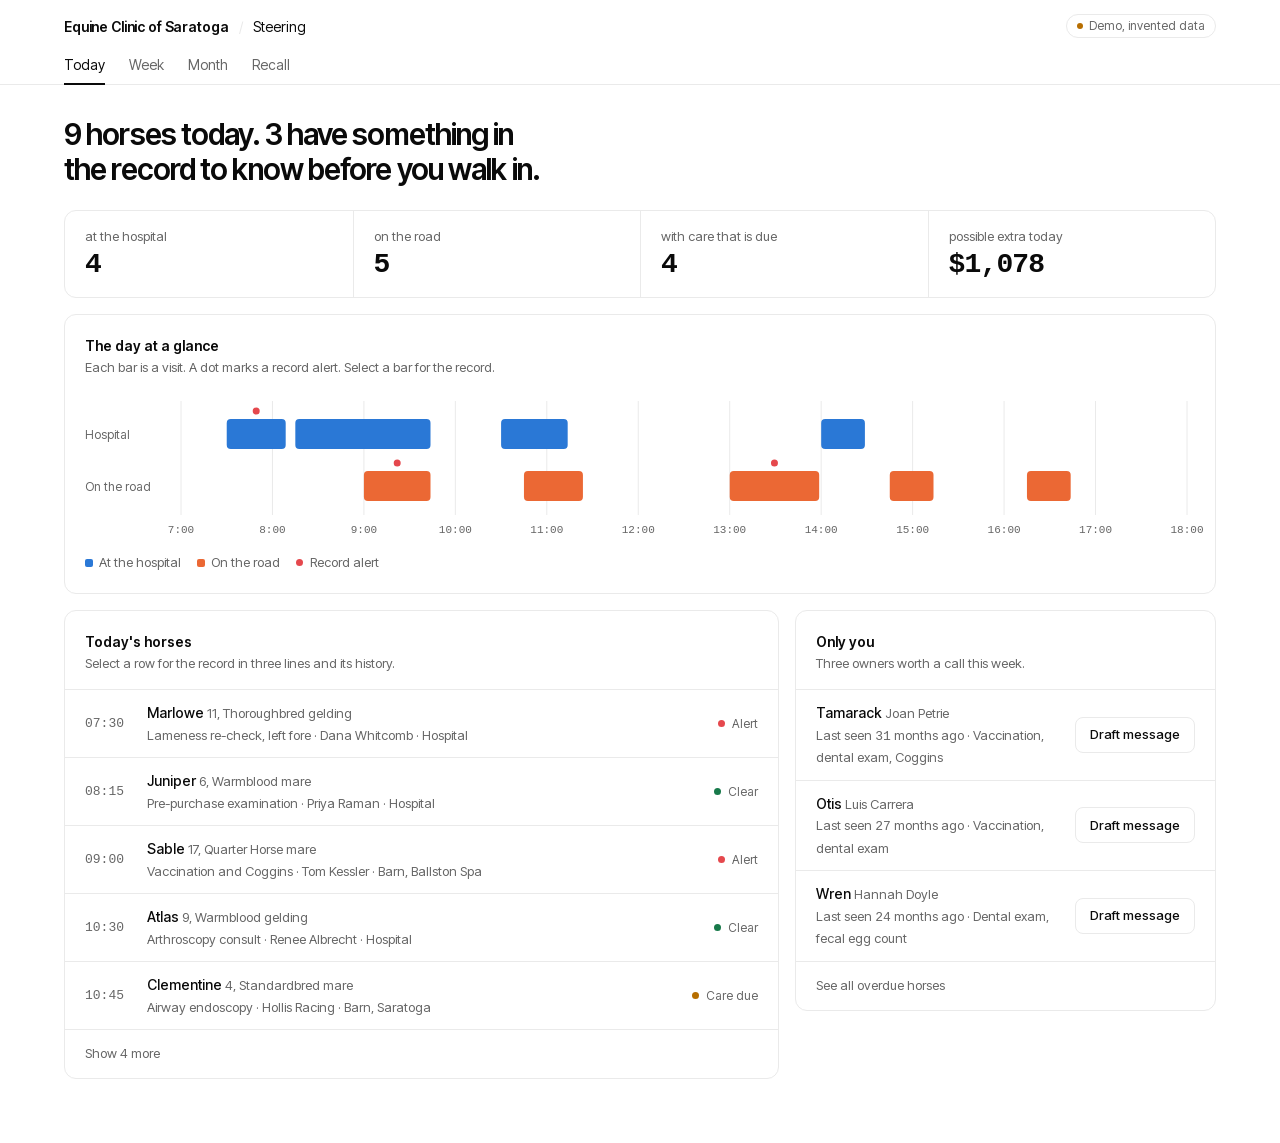
==== commit a76a58a5: "Update preview" ====
--- a/dashboard.html
+++ b/dashboard.html
@@ -54,6 +54,8 @@
 .kpis{display:grid;grid-template-columns:repeat(3,minmax(0,1fr));border:1px solid var(--line);border-radius:var(--r);margin-top:24px;overflow:hidden}
 .kpis div{padding:16px 20px;display:flex;flex-direction:column-reverse;gap:2px}
 .kpis div + div{border-left:1px solid var(--line)}
+.kpis.k4{grid-template-columns:repeat(4,minmax(0,1fr))}
+@media (max-width:720px){.kpis.k4{grid-template-columns:repeat(2,minmax(0,1fr))}.kpis.k4 div:nth-child(3){border-left:0}.kpis.k4 div:nth-child(n+3){border-top:1px solid var(--line)}}
 .kpis div b{font-size:28px;font-weight:600;letter-spacing:-.03em;line-height:1.15}
 @media (max-width:560px){.kpis div{padding:12px 14px}.kpis div b{font-size:22px}}
 
@@ -124,7 +126,7 @@
 .rhead{display:flex;align-items:flex-end;gap:16px;flex-wrap:wrap;margin-top:4px}
 .rhead .lead{margin:0}
 .rhead .sub{flex-basis:100%;margin:0}
-.badges{display:flex;gap:8px;flex-wrap:wrap;margin-left:auto}
+.badges{display:flex;gap:8px;flex-wrap:wrap;margin-left:auto;align-items:center;align-self:center}
 .badge{font-size:12px;border:1px solid var(--line);border-radius:999px;padding:3px 10px;white-space:nowrap}
 .sum{display:grid;gap:20px}
 @media (min-width:800px){.sum{grid-template-columns:repeat(3,minmax(0,1fr))}}
@@ -140,7 +142,9 @@
 .drawer h2{font-size:20px;letter-spacing:-.02em}
 .drawer h3{font-size:12px;font-weight:400;color:var(--mute);margin:12px 0 4px}
 .drawer textarea{flex:1;min-height:220px;font:inherit;color:inherit;background:var(--field);border:1px solid var(--line);border-radius:8px;padding:12px;line-height:1.5;resize:none}
-.drawer .bar{display:flex;gap:8px;align-items:center;margin-top:auto;padding-top:12px}
+.fld{display:grid;gap:4px}
+.fld input{font:inherit;font-size:14px;color:var(--ink);background:var(--field);border:1px solid var(--line);border-radius:8px;height:36px;padding:0 10px;width:100%}
+.drawer .bar{display:flex;gap:8px;align-items:center;flex-wrap:wrap;margin-top:auto;padding-top:12px}
 .toast{position:fixed;left:50%;bottom:24px;transform:translate(-50%,20px);background:var(--ink);color:var(--bg);padding:10px 14px;border-radius:8px;font-size:13px;opacity:0;transition:opacity .2s,transform .2s;z-index:30;display:flex;gap:14px;align-items:center;max-width:calc(100% - 32px);pointer-events:none}
 .toast.on{opacity:1;transform:translate(-50%,0);pointer-events:auto}
 .toast button{text-decoration:underline;text-underline-offset:3px}
@@ -167,7 +171,7 @@
 
   <section id="v-today">
     <h1 class="lead" id="todayLead"></h1>
-    <div class="kpis" id="todayKpis"></div>
+    <div class="kpis k4" id="todayKpis"></div>
     <div class="block">
       <h2>The day at a glance</h2>
       <p class="small sec-note">Each bar is a visit. A dot marks a record alert. Select a bar for the record.</p>
@@ -260,6 +264,7 @@
     <div class="rhead">
       <h1 class="lead" id="fullName"></h1>
       <div class="badges" id="fullBadges"></div>
+      <button class="act" data-owner="full">Message owner</button>
       <p class="small sub" id="fullSub"></p>
     </div>
     <div class="block"><div class="sum" id="fullSum"></div></div>
@@ -270,6 +275,11 @@
         <div id="fullVisits"></div>
       </div>
       <aside class="stack">
+        <div>
+          <h2>From Saratoga Horse Rx</h2>
+          <p class="small sec-note">Examples. The vet decides what is offered, the prices are placeholders.</p>
+          <div id="fullShop"></div>
+        </div>
         <div>
           <h2>Preventive care</h2>
           <p class="small sec-note">Due after twelve months. The practice sets the intervals.</p>
@@ -289,13 +299,15 @@
   <div><h2 id="recTitle"></h2><p class="small" id="recSub" style="margin:2px 0 0"></p></div>
   <div id="recBody"></div>
   <div><h3>History, last two years</h3><div class="chart" id="recChart"></div></div>
-  <div class="bar"><button class="act" data-full="1">Open the full record</button><button class="btn2" data-close="1">Close</button></div>
+  <div class="bar"><button class="act" data-full="1">Open the full record</button><button class="btn2" data-owner="1">Message owner</button><button class="btn2" data-close="1">Close</button></div>
 </aside>
 <aside class="drawer" id="msgDrawer" aria-label="Draft message" aria-hidden="true">
   <div><h2 id="msgTitle"></h2><p class="small" id="msgSub" style="margin:2px 0 0"></p></div>
+  <label class="fld small">To<input id="msgTo" type="email" autocomplete="off"></label>
+  <label class="fld small">Subject<input id="msgSubject" type="text"></label>
   <textarea id="msgText" aria-label="Message"></textarea>
-  <div class="bar"><button class="act" id="msgSend">Mark as sent</button><button class="btn2" data-close="1">Close</button></div>
-  <p class="small" style="margin:0">The demo sends nothing. In the real tool this goes out from the practice's own address after you press the button.</p>
+  <div class="bar"><button class="act" id="msgMail">Open in mail app</button><button class="btn2" id="msgSend">Mark as sent</button><button class="btn2" data-close="1">Close</button></div>
+  <p class="small" style="margin:0">Opens your own mail program with this draft, ready to send. The address is a demo address, so change it before you send.</p>
 </aside>
 <div class="tip" id="tip" role="tooltip"></div>
 <div class="toast" id="toast" role="status"><span id="toastMsg"></span><button id="toastUndo" hidden>Undo</button></div>
@@ -342,6 +354,21 @@
     rec: ["Routine care only.", "Moved to this barn in the summer.", "Nothing outstanding."], al: [], add: [],
     hist: [[13, "Vaccination"], [7, "Dental exam"]] }
 ];
+/* horse -> [product, why it fits, example price]. Examples only: the vet decides what is offered. */
+var SHOP = {
+  Marlowe: [["Cold therapy wraps, pair", "Tendon rehab: icing after each exercise session", 85]],
+  Sable: [["Slow-feed hay net", "Managed diet since the colic surgery", 40]],
+  Clementine: [["Electrolyte paste, 6 doses", "Racing again in three weeks", 48]],
+  Birch: [["Senior feed balancer, 30 days", "22 years old, weight down for two visits", 55]],
+  Rook: [["Joint supplement, 60 days", "Back in work after carpal arthroscopy", 95]],
+  Fennel: [["Bandage kit", "Two more bandage changes before the sutures come out", 35]]
+};
+function shopFor(v) { return SHOP[v.h] || []; }
+function visitValue() { return Math.max(0, parseFloat($("visitValue").value) || 0); }
+/* due care at the assumed visit value, plus the pharmacy examples */
+function extraToday() {
+  return TODAY.reduce(function (a, v) { return a + v.add.length * visitValue() + shopFor(v).reduce(function (x, p) { return x + p[2]; }, 0); }, 0);
+}
 var RECALL = [
   ["Tamarack", "Joan Petrie", 31, "Vaccination, dental exam, Coggins"], ["Otis", "Luis Carrera", 27, "Vaccination, dental exam"],
   ["Wren", "Hannah Doyle", 24, "Dental exam, fecal egg count"], ["Bramble", "Greg Tanaka", 22, "Vaccination, Coggins"],
@@ -424,7 +451,8 @@
   $("todayKpis").innerHTML =
     '<div><b class="num">' + (TODAY.length - road) + '</b><span class="small">at the hospital</span></div>' +
     '<div><b class="num">' + road + '</b><span class="small">on the road</span></div>' +
-    '<div><b class="num">' + adds + '</b><span class="small">with care that is due</span></div>';
+    '<div><b class="num">' + adds + '</b><span class="small">with care that is due</span></div>' +
+    '<div><b class="num">' + money(extraToday()) + '</b><span class="small">possible extra today</span></div>';
   drawDay();
   var list = todayAll ? TODAY : TODAY.slice(0, SHOW);
   $("todayRows").innerHTML = list.map(function (v, i) {
@@ -439,6 +467,10 @@
 }
 $("todayMore").addEventListener("click", function () { todayAll = !todayAll; renderToday(); });
 
+function shopList(v) {
+  var sh = shopFor(v);
+  return sh.length ? "<table>" + sh.map(function (p) { return "<tr><td>" + esc(p[0]) + '<br><span class="small">' + esc(p[1]) + '</span></td><td class="nw num" style="text-align:right;padding-right:0">' + money(p[2]) + "</td></tr>"; }).join("") + "</table>" : '<p class="small" style="margin:0">Nothing suggested for this horse.</p>';
+}
 /* the record: three lines, what to know, what is due, and the history as a line of events */
 function openRecord(i) {
   recAt = i;
@@ -447,7 +479,8 @@
   $("recSub").textContent = v.d + " · " + v.o + " · " + v.t + ", " + v.why;
   $("recBody").innerHTML = "<h3>The record in three lines</h3>" + ul(v.rec) +
     (v.al.length ? "<h3>Know before you walk in</h3>" + ul(v.al, "alert") : "") +
-    (v.add.length ? "<h3>Worth mentioning, because it is due</h3>" + ul(v.add, "due") : "");
+    (v.add.length ? "<h3>Worth mentioning, because it is due</h3>" + ul(v.add, "due") : "") +
+    (shopFor(v).length ? "<h3>From the pharmacy, as an example</h3>" + shopList(v) : "");
   openDrawer("recDrawer");
   var ev = v.hist.slice().sort(function (a, b) { return b[0] - a[0]; });
   svg($("recChart"), 44 + ev.length * 26, function (w) {
@@ -503,6 +536,7 @@
   $("fullSum").innerHTML = "<div><h3>The record in three lines</h3>" + ul(v.rec) + "</div>" +
     "<div><h3>Know before you walk in</h3>" + ul(v.al, "alert") + "</div>" +
     "<div><h3>Worth mentioning, because it is due</h3>" + ul(v.add, "due") + "</div>";
+  $("fullShop").innerHTML = shopList(v);
   var ev = v.hist.slice().sort(function (a, b) { return a[0] - b[0]; });
   $("fullVisits").innerHTML = "<table><tr><th>When</th><th>What</th><th>Note</th></tr>" +
     '<tr><td class="nw num">Today</td><td>' + esc(v.why) + '</td><td class="small">Booked for ' + v.t + ".</td></tr>" +
@@ -662,21 +696,46 @@
   var bins = [["12 to 14 months", 12, 14], ["15 to 18 months", 15, 18], ["19 to 24 months", 19, 24], ["Over two years", 25, 999]];
   if (!$("v-recall").hidden) hbars($("gapChart"), bins.map(function (b) { return [b[0], open.filter(function (r) { return r.m >= b[1] && r.m <= b[2]; }).length]; }), "horses");
 }
+var SIGN = "\n\nIf you have questions, call the office on 518-584-1633.\n\nEquine Clinic of Saratoga";
+function compose(owner, sub, subject, body, onSent, onUndo) {
+  cur = { o: owner, onSent: onSent, onUndo: onUndo };
+  $("msgTitle").textContent = "Message to " + owner;
+  $("msgSub").textContent = sub;
+  $("msgTo").value = owner.toLowerCase().replace(/[^a-z ]/g, "").trim().replace(/ +/g, ".") + "@example.com";
+  $("msgSubject").value = subject;
+  $("msgText").value = body;
+  openDrawer("msgDrawer"); $("msgText").focus();
+}
+/* an overdue horse: a reminder */
 function draft(i) {
-  cur = RECALL[i];
-  $("msgTitle").textContent = "Message to " + cur.o;
-  $("msgSub").textContent = cur.h + " · last seen " + cur.m + " months ago";
-  $("msgText").value = "Hello " + cur.o.split(" ")[0] + ",\n\nit has been a while since we last saw " + cur.h +
-    ". Our records show the following is due: " + cur.due.charAt(0).toLowerCase() + cur.due.slice(1) +
-    ".\n\nIf you would like us to come out or to bring " + cur.h + " in, call the office on 518-584-1633 and we will find a time that suits you.\n\nEquine Clinic of Saratoga";
-  openDrawer("msgDrawer"); $("msgText").focus();
+  var r = RECALL[i];
+  compose(r.o, r.h + " · last seen " + r.m + " months ago", r.h + ": time for a check-up",
+    "Hello " + r.o.split(" ")[0] + ",\n\nit has been a while since we last saw " + r.h +
+    ". Our records show the following is due: " + r.due.charAt(0).toLowerCase() + r.due.slice(1) +
+    ".\n\nIf you would like us to come out or to bring " + r.h + " in, we will find a time that suits you." + SIGN,
+    function () { r.sent = true; renderRecall(); }, function () { r.sent = false; renderRecall(); });
+}
+/* a horse seen today: what is due and what the pharmacy can add */
+function draftOwner(i) {
+  var v = TODAY[i], sh = shopFor(v), body = "Hello " + v.o.split(" ")[0] + ",\n\nthank you for having us see " + v.h + " today.";
+  if (v.add.length) body += "\n\nWhile we had the record open we noticed:\n" + v.add.map(function (x) { return "- " + x; }).join("\n") + "\nWe can do this at the next visit, or sooner if you prefer.";
+  if (sh.length) body += "\n\nFrom our pharmacy, Saratoga Horse Rx, this may help:\n" + sh.map(function (p) { return "- " + p[0] + " (" + money(p[2]) + "): " + p[1].charAt(0).toLowerCase() + p[1].slice(1); }).join("\n") + "\nReply to this message and we will put it on the truck.";
+  if (!v.add.length && !sh.length) body += "\n\nNothing is outstanding. We will be in touch when the next routine visit is due.";
+  compose(v.o, v.h + " · seen today", v.h + ": after today's visit", body + SIGN, null, null);
 }
 function openDrawer(id) { closeDrawers(); $(id).classList.add("open"); $(id).setAttribute("aria-hidden", "false"); }
 function closeDrawers() { ["recDrawer", "msgDrawer"].forEach(function (id) { $(id).classList.remove("open"); $(id).setAttribute("aria-hidden", "true"); }); }
-$("msgSend").addEventListener("click", function () {
-  var r = cur; if (!r) return;
-  r.sent = true; closeDrawers(); renderRecall();
-  toast("Marked as sent to " + r.o + ". Nothing left the demo.", function () { r.sent = false; renderRecall(); });
+function markSent(how) {
+  var c = cur; if (!c) return;
+  if (c.onSent) c.onSent();
+  closeDrawers();
+  toast(how + " " + c.o + ".", c.onUndo);
+}
+$("msgSend").addEventListener("click", function () { markSent("Marked as sent to"); });
+$("msgMail").addEventListener("click", function () {
+  var url = "mailto:" + encodeURIComponent($("msgTo").value.trim()) + "?subject=" + encodeURIComponent($("msgSubject").value) + "&body=" + encodeURIComponent($("msgText").value);
+  window.location.href = url;
+  markSent("Draft handed to your mail app for");
 });
 $("recallMore").addEventListener("click", function () { recallAll = !recallAll; renderRecall(); });
 $("visitValue").addEventListener("input", renderRecall);
@@ -686,6 +745,7 @@
   var t = e.target;
   if (t.closest("[data-full]")) { closeDrawers(); full = recAt; show("record"); return true; }
   if (t.closest("[data-close]")) { closeDrawers(); return true; }
+  var ow = t.closest("[data-owner]"); if (ow) { draftOwner(ow.getAttribute("data-owner") === "full" ? full : recAt); return true; }
   var d = t.closest("[data-draft]"); if (d) { draft(+d.getAttribute("data-draft")); return true; }
   var r = t.closest("[data-rec]"); if (r) { openRecord(+r.getAttribute("data-rec")); return true; }
   var g = t.closest("[data-go]"); if (g) { show(g.getAttribute("data-go")); return true; }
@@ -715,7 +775,7 @@
 /* ---------- views ---------- */
 var RENDER = { today: renderToday, week: renderWeek, month: renderMonth, recall: renderRecall, record: renderRecord }, view = "today";
 function show(v) {
-  view = v;
+  view = v; closeDrawers();
   Object.keys(RENDER).forEach(function (k) { $("v-" + k).hidden = k !== v; });
   [].forEach.call(document.querySelectorAll(".views button"), function (b) { b.setAttribute("aria-selected", b.getAttribute("data-view") === v ? "true" : "false"); });
   RENDER[v]();                   /* charts are drawn at the visible width */
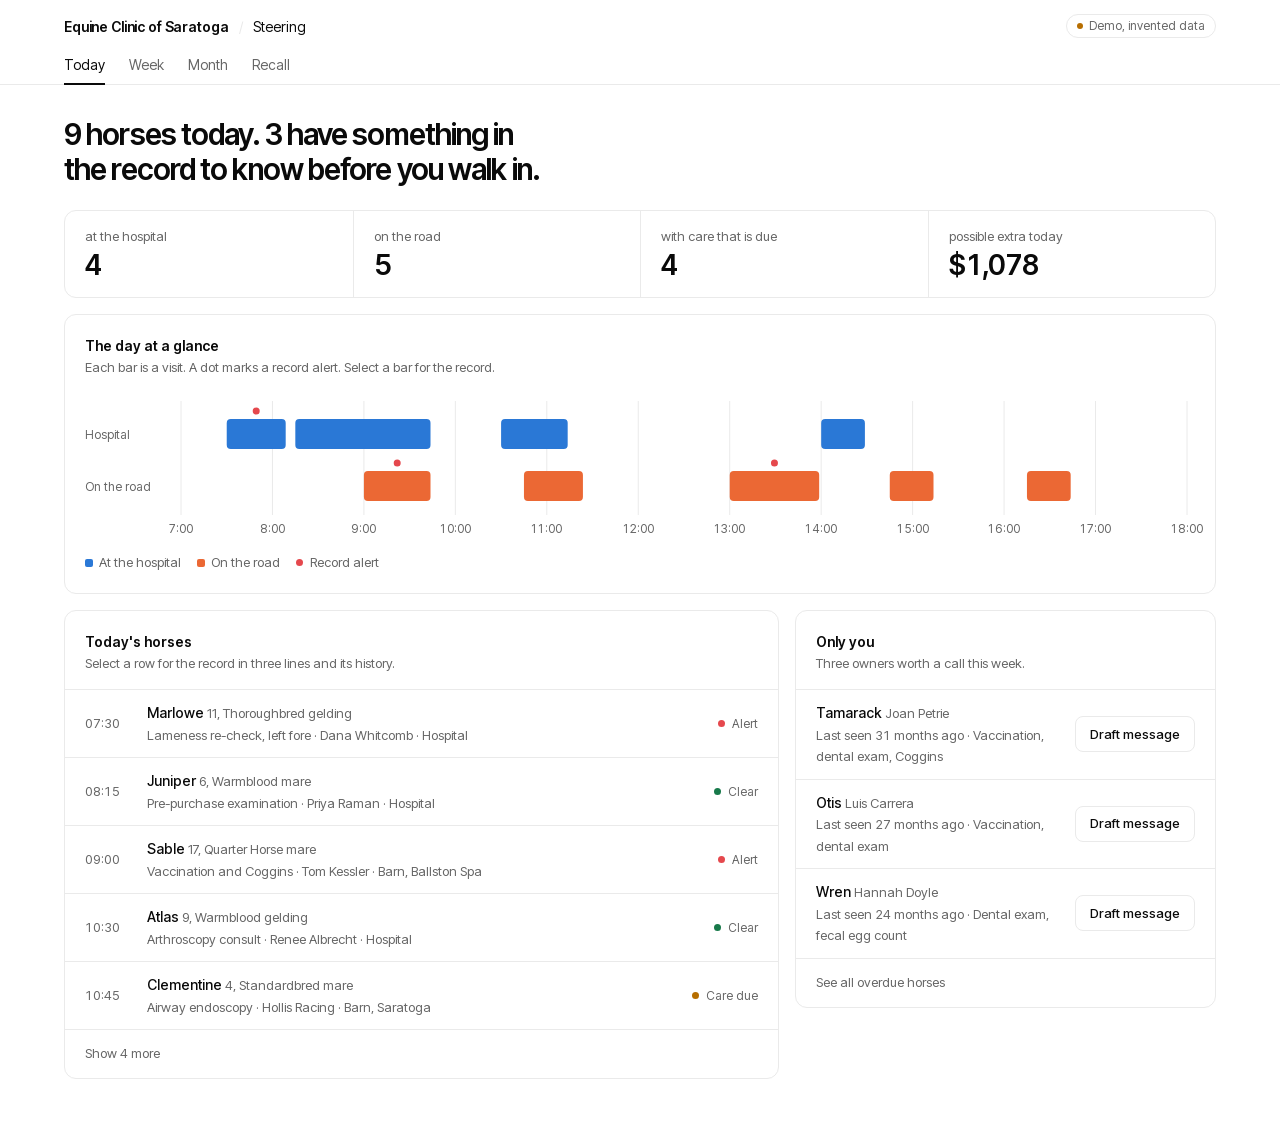
==== commit e45ae66e: "Update preview" ====
--- a/dashboard.html
+++ b/dashboard.html
@@ -12,14 +12,13 @@
    this page is invented. Nothing is stored and nothing is sent.
    Look: black on white, one level of thin-bordered containers with rows inside. */
 @font-face{font-family:"Inter Tight";font-weight:400 600;font-display:swap;src:url("assets/fonts/inter-tight.woff2") format("woff2")}
-@font-face{font-family:"IBM Plex Mono";font-weight:400;font-display:swap;src:url("assets/fonts/plex-mono-400.woff2") format("woff2")}
 :root{
   color-scheme:light;
   --bg:#fff; --sub:#fafafa; --ink:#0a0a0a; --mute:#666; --line:#eaeaea; --field:#fff;
   --signal:#e5484d; --ok:#17794a; --warn:#b76e00;
   /* chart series, fixed order: 1 hospital, 2 on the road, then the revenue parts */
   --s1:#2a78d6; --s2:#eb6834; --s3:#1baf7a; --s4:#eda100; --s5:#e87ba4;
-  --f:"Inter Tight",-apple-system,"Segoe UI",sans-serif; --m:"IBM Plex Mono",ui-monospace,Menlo,monospace;
+  --f:"Inter Tight",-apple-system,"Segoe UI",sans-serif; --m:var(--f);
   --r:12px;
 }
 @media (prefers-color-scheme:dark){:root{
@@ -77,7 +76,7 @@
 .chart svg{display:block;width:100%;height:auto;overflow:visible}
 .chart text{font-family:var(--f);font-size:12px;fill:var(--mute)}
 .chart text.v{fill:var(--ink)}
-.chart text.mono{font-family:var(--m);font-size:11px}
+.chart text.mono{font-family:var(--m);font-size:12px;font-variant-numeric:tabular-nums}
 .chart .grid{stroke:var(--line);stroke-width:1}
 .chart .hit{cursor:pointer}
 .chart .hit:hover,.chart .hit:focus{opacity:.78;outline:none}
